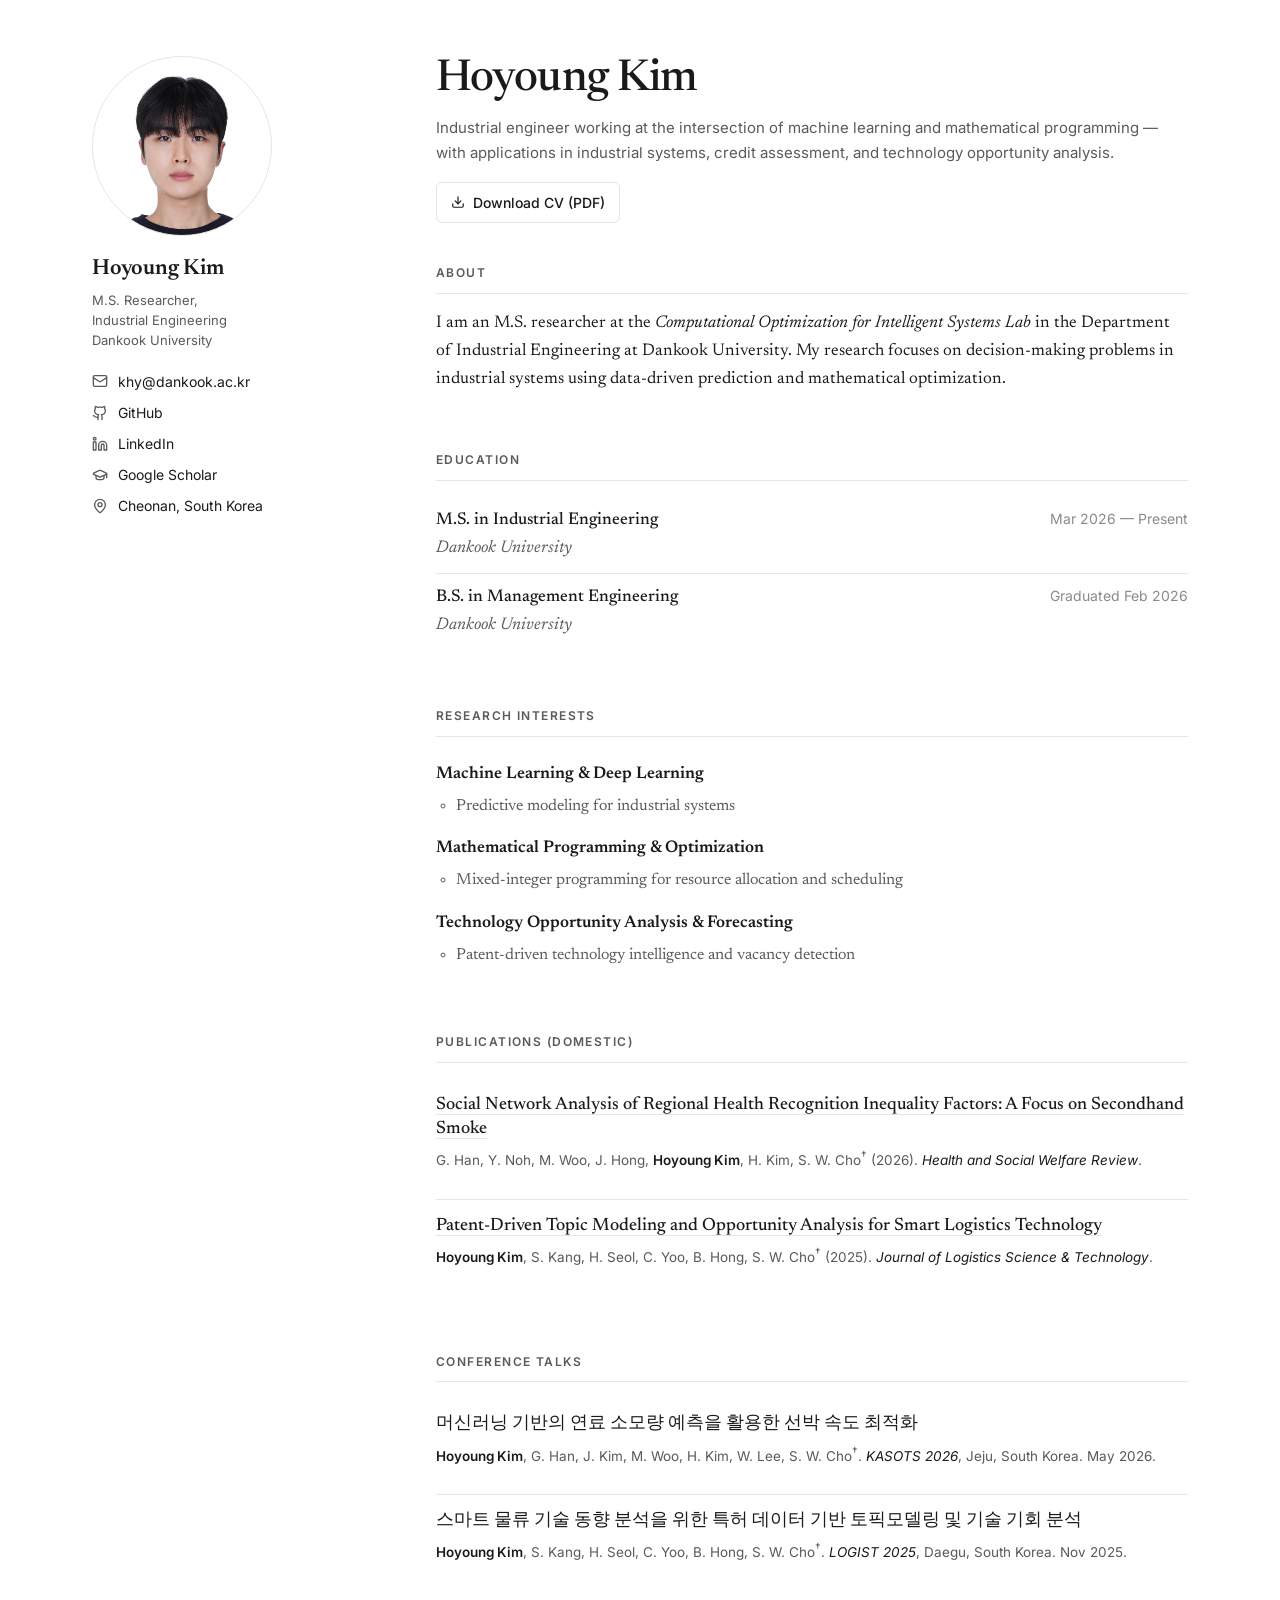
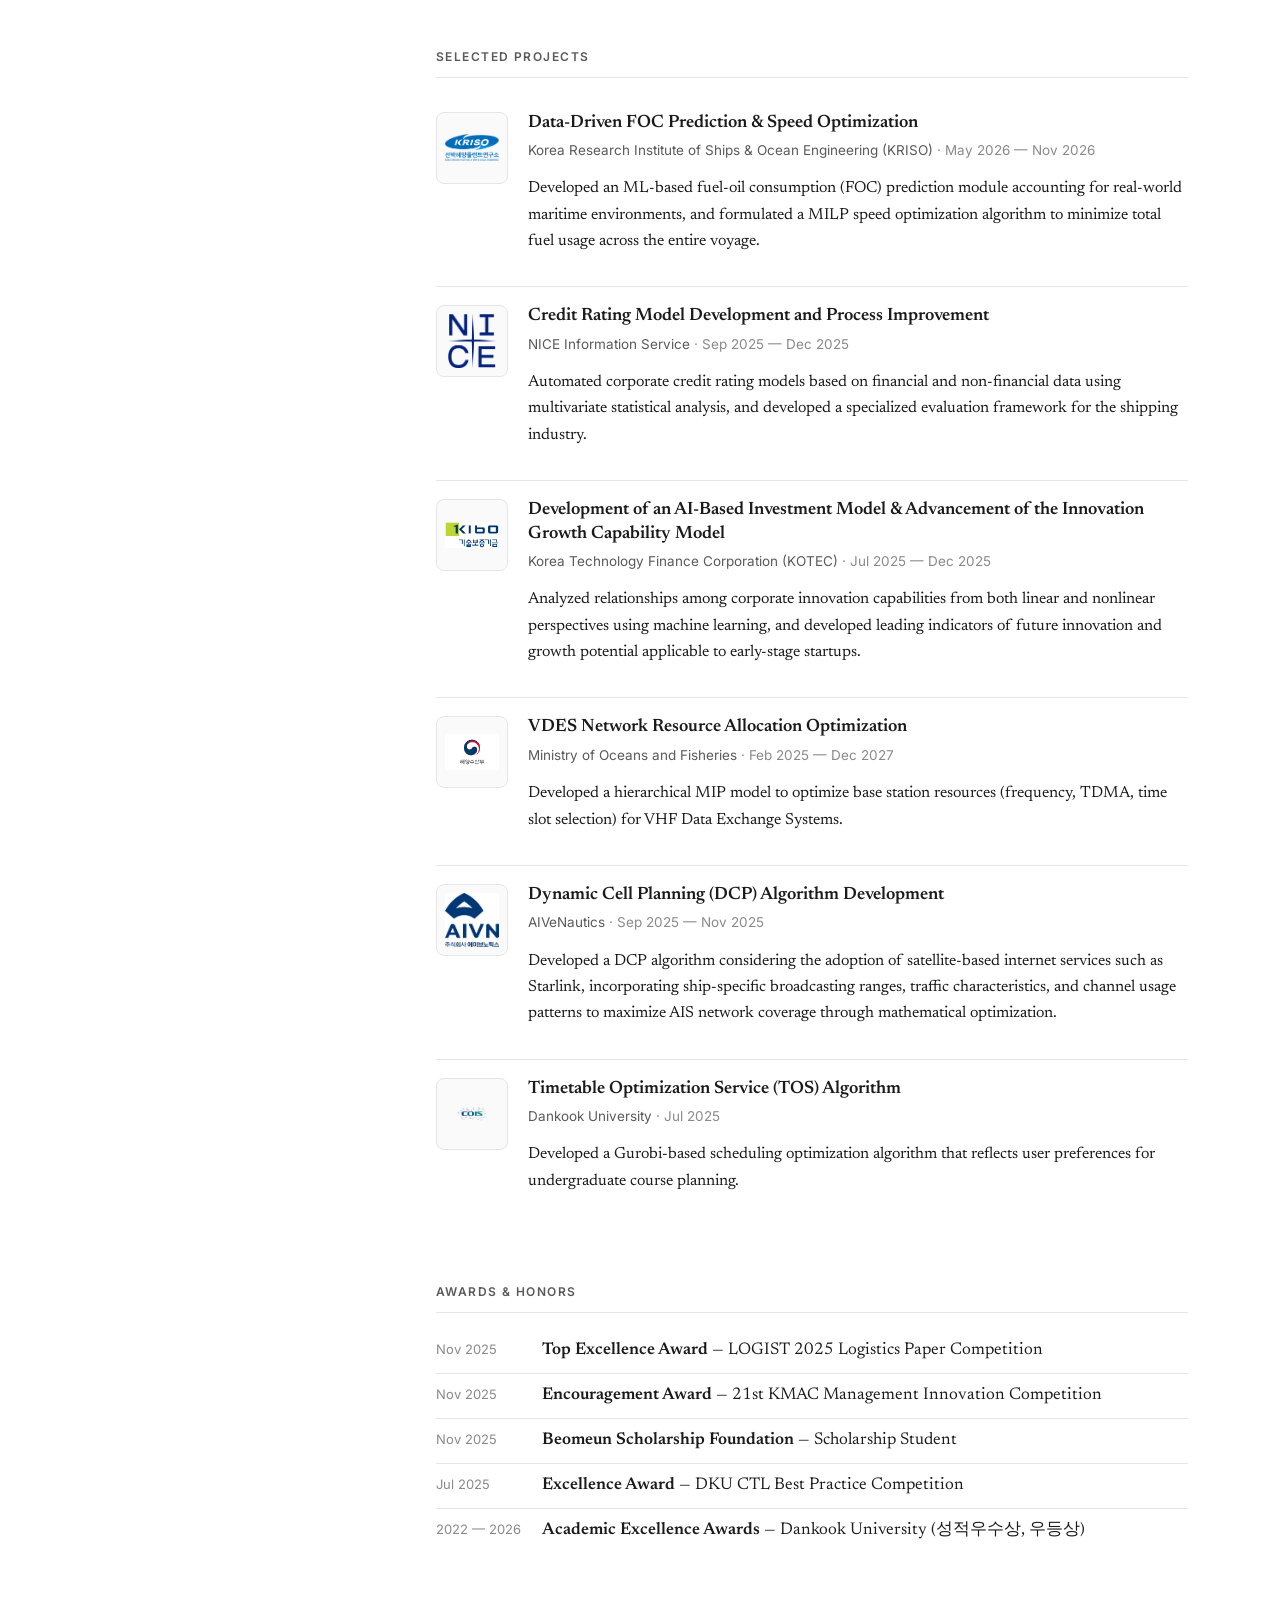
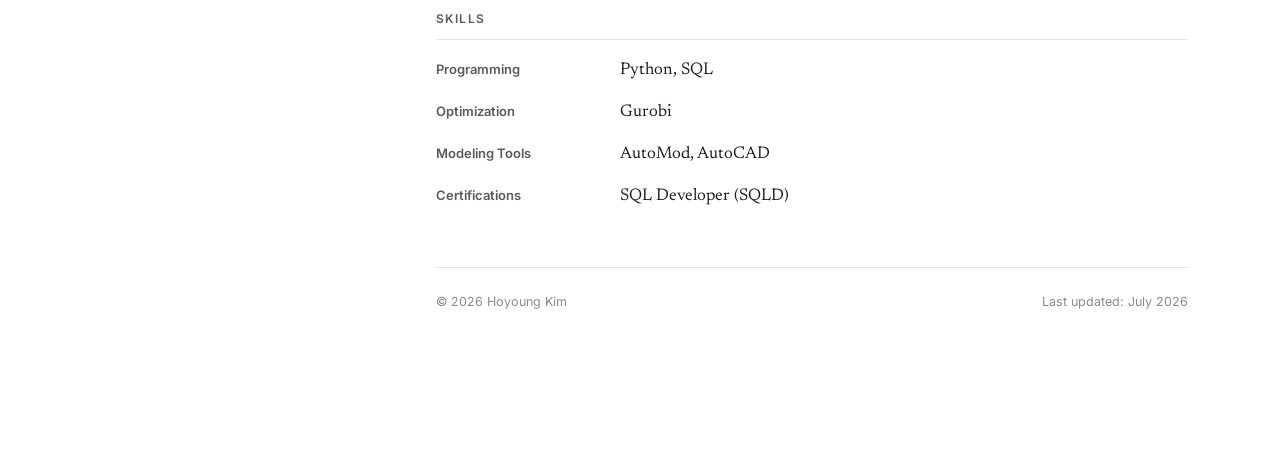
==== cv/index.html @ e44c5300 "Move CV website into cv directory" ====
<!doctype html>
<html lang="en">
  <head>
    <meta charset="UTF-8" />
    <meta name="viewport" content="width=device-width, initial-scale=1.0" />
    <title>Hoyoung Kim — Industrial Engineering, Dankook University</title>
    <meta
      name="description"
      content="Hoyoung Kim — M.S. researcher at the Computational Optimization for Intelligent Systems Lab, Dankook University. Machine learning, mathematical programming, and technology opportunity analysis."
    />

    <!-- ===========================================================
         Google Fonts
         - Newsreader: 본문 세리프 (가독성 + 학술적 뉘앙스)
         - Inter: 섹션 헤딩/메타/UI 요소용 산세리프
         레퍼런스 AcademicPages 의 차분한 느낌과 유사하게 맞춤
         =========================================================== -->
    <link rel="preconnect" href="https://fonts.googleapis.com" />
    <link rel="preconnect" href="https://fonts.gstatic.com" crossorigin />
    <link
      href="https://fonts.googleapis.com/css2?family=Inter:wght@400;500;600;700&family=Newsreader:ital,wght@0,400;0,500;0,600;1,400&display=swap"
      rel="stylesheet"
    />

    <style>
      /* ============================================================
         디자인 토큰
         - 흰 배경 + 진한 잉크 색상 본문 (순검정은 눈 피로가 커서 회피)
         - 액센트 색상 1개만 사용 (링크/하이라이트)
         ============================================================ */
      :root {
        --bg: #ffffff;
        --fg: #1a1a1a;           /* 본문 잉크 */
        --fg-muted: #5a5a5a;     /* 보조 텍스트 */
        --fg-subtle: #8a8a8a;    /* 더 연한 메타 */
        --line: #e5e5e5;         /* 구분선 */
        --accent: #0a5cff;       /* 링크 액센트 (차분한 학술 블루) */
        --accent-hover: #083fb0;
        --surface: #fafafa;      /* 연한 카드/블록 배경 */

        --font-serif: 'Newsreader', Georgia, 'Times New Roman', serif;
        --font-sans: 'Inter', -apple-system, BlinkMacSystemFont, sans-serif;

        --max-content: 1160px;
        --sidebar-width: 280px;
      }

      /* 기본 리셋 */
      *,
      *::before,
      *::after {
        box-sizing: border-box;
      }

      html {
        -webkit-text-size-adjust: 100%;
        scroll-behavior: smooth;
      }

      body {
        margin: 0;
        background: var(--bg);
        color: var(--fg);
        font-family: var(--font-serif);
        font-size: 17px;
        line-height: 1.65;
        -webkit-font-smoothing: antialiased;
        -moz-osx-font-smoothing: grayscale;
      }

      a {
        color: var(--accent);
        text-decoration: none;
        border-bottom: 1px solid transparent;
        transition: border-color 0.15s ease, color 0.15s ease;
      }
      a:hover {
        color: var(--accent-hover);
        border-bottom-color: currentColor;
      }

      /* ============================================================
         레이아웃: 좌측 고정 사이드바 + 우측 스크롤 콘텐츠
         - 데스크톱: 2컬럼
         - 모바일(≤ 900px): 세로 스택, 사이드바 상단 배치
         ============================================================ */
      .page {
        max-width: var(--max-content);
        margin: 0 auto;
        padding: 0 32px;
      }

      .layout {
        display: grid;
        grid-template-columns: var(--sidebar-width) 1fr;
        gap: 64px;
        padding-top: 56px;
        padding-bottom: 96px;
      }

      @media (max-width: 900px) {
        .page {
          padding: 0 20px;
        }
        .layout {
          grid-template-columns: 1fr;
          gap: 40px;
          padding-top: 32px;
        }
      }

      /* ============================================================
         사이드바
         - sticky 로 스크롤 시 따라오도록 고정
         - 프로필 사진 + 이름 + 소속 + 연락처 링크
         ============================================================ */
      .sidebar {
        position: sticky;
        top: 56px;
        align-self: start;
      }

      @media (max-width: 900px) {
        .sidebar {
          position: static;
        }
      }

      /* 프로필 사진 영역
         - 실제 사진을 /images/profile.jpg 경로에 넣으면 표시됨
         - 이미지가 없을 때도 영역이 유지되도록 기본 배경/이니셜 노출 */
      .profile-photo {
        width: 180px;
        height: 180px;
        border-radius: 50%;
        background: var(--surface);
        background-image: url('images/profile.jpg');
        background-size: cover;
        background-position: center;
        margin-bottom: 20px;
        border: 1px solid var(--line);
        /* 사진이 없을 때 fallback 으로 표시될 이니셜 처리 */
        display: flex;
        align-items: center;
        justify-content: center;
        color: var(--fg-subtle);
        font-family: var(--font-sans);
        font-size: 48px;
        font-weight: 500;
        letter-spacing: -0.02em;
      }

      .profile-name {
        font-family: var(--font-serif);
        font-size: 22px;
        font-weight: 600;
        line-height: 1.25;
        margin: 0 0 6px 0;
        letter-spacing: -0.01em;
      }

      .profile-affiliation {
        font-family: var(--font-sans);
        font-size: 13px;
        line-height: 1.55;
        color: var(--fg-muted);
        margin: 0 0 20px 0;
      }

      /* 사이드바 연락처 링크 리스트 */
      .contact-list {
        list-style: none;
        padding: 0;
        margin: 0;
        font-family: var(--font-sans);
        font-size: 14px;
      }
      .contact-list li {
        margin: 0 0 8px 0;
        display: flex;
        align-items: center;
        gap: 10px;
      }
      .contact-list .icon {
        width: 16px;
        height: 16px;
        color: var(--fg-muted);
        flex-shrink: 0;
      }
      .contact-list a {
        color: var(--fg);
        border-bottom: none;
      }
      .contact-list a:hover {
        color: var(--accent);
      }

      /* ============================================================
         메인 콘텐츠
         ============================================================ */
      .content > section {
        margin-bottom: 56px;
      }

      /* 가장 위에 있는 이름 타이틀 (대형) */
      .content-header {
        margin-bottom: 40px;
      }
      .content-header h1 {
        font-family: var(--font-serif);
        font-size: 44px;
        font-weight: 500;
        line-height: 1.1;
        letter-spacing: -0.02em;
        margin: 0 0 12px 0;
      }
      .content-header .tagline {
        font-family: var(--font-sans);
        font-size: 15px;
        color: var(--fg-muted);
        margin: 0;
      }

      /* CV 다운로드 버튼 줄 */
      .cv-download {
        margin-top: 16px;
        display: inline-flex;
        align-items: center;
        gap: 8px;
        font-family: var(--font-sans);
        font-size: 14px;
        font-weight: 500;
        padding: 8px 14px;
        border: 1px solid var(--line);
        border-radius: 6px;
        color: var(--fg);
        background: var(--bg);
        transition: border-color 0.15s ease, background 0.15s ease;
      }
      .cv-download:hover {
        border-color: var(--fg);
        background: var(--surface);
        color: var(--fg);
      }
      .cv-download .icon {
        width: 14px;
        height: 14px;
      }

      /* 섹션 헤딩 */
      .content h2 {
        font-family: var(--font-sans);
        font-size: 12px;
        font-weight: 600;
        letter-spacing: 0.12em;
        text-transform: uppercase;
        color: var(--fg-muted);
        margin: 0 0 16px 0;
        padding-bottom: 10px;
        border-bottom: 1px solid var(--line);
      }

      .content p {
        margin: 0 0 14px 0;
      }

      /* ============================================================
         Education / Research Interests — 컴팩트 리스트
         ============================================================ */
      .edu-list {
        list-style: none;
        padding: 0;
        margin: 0;
      }
      .edu-list li {
        display: flex;
        justify-content: space-between;
        align-items: baseline;
        gap: 16px;
        padding: 10px 0;
        border-bottom: 1px solid var(--line);
      }
      .edu-list li:last-child {
        border-bottom: none;
      }
      .edu-list .edu-main {
        flex: 1;
      }
      .edu-list .edu-degree {
        font-weight: 500;
      }
      .edu-list .edu-inst {
        color: var(--fg-muted);
        font-style: italic;
      }
      .edu-list .edu-year {
        font-family: var(--font-sans);
        font-size: 14px;
        color: var(--fg-subtle);
        white-space: nowrap;
      }

      .interest-list {
        list-style: none;
        padding: 0;
        margin: 0;
      }
      .interest-list > li {
        padding: 8px 0;
      }
      .interest-list > li > strong {
        font-weight: 600;
      }
      .interest-list ul {
        margin: 4px 0 0 0;
        padding-left: 20px;
        color: var(--fg-muted);
        font-size: 16px;
      }

      /* ============================================================
         Publications / Talks — 논문 스타일 블록
         ============================================================ */
      .pub-list,
      .talk-list {
        list-style: none;
        padding: 0;
        margin: 0;
      }
      .pub-item,
      .talk-item {
        padding: 14px 0;
        border-bottom: 1px solid var(--line);
      }
      .pub-item:last-child,
      .talk-item:last-child {
        border-bottom: none;
      }
      .pub-title,
      .talk-title {
        font-family: var(--font-serif);
        font-size: 18px;
        font-weight: 500;
        line-height: 1.35;
        margin: 0 0 6px 0;
      }
      .pub-title a,
      .talk-title a {
        color: var(--fg);
        border-bottom-color: var(--line);
      }
      .pub-title a:hover,
      .talk-title a:hover {
        color: var(--accent);
        border-bottom-color: var(--accent);
      }
      .pub-meta,
      .talk-meta {
        font-family: var(--font-sans);
        font-size: 13.5px;
        color: var(--fg-muted);
        line-height: 1.55;
        margin: 0;
      }
      .pub-meta .self {
        color: var(--fg);
        font-weight: 600;
      }
      .pub-meta em,
      .talk-meta em {
        font-style: italic;
        color: var(--fg);
      }
      .tag {
        display: inline-block;
        font-family: var(--font-sans);
        font-size: 11px;
        font-weight: 500;
        letter-spacing: 0.04em;
        padding: 2px 8px;
        margin-right: 6px;
        border-radius: 3px;
        background: var(--surface);
        color: var(--fg-muted);
        border: 1px solid var(--line);
        vertical-align: middle;
      }

      /* ============================================================
         Projects — 기관 로고 + 설명 블록
         - 좌측: 로고 (56x56 고정)
         - 우측: 프로젝트 이름 / 기관명 / 기간 / 한 줄 요약
         ============================================================ */
      .proj-list {
        list-style: none;
        padding: 0;
        margin: 0;
      }
      .proj-item {
        display: grid;
        grid-template-columns: 72px 1fr;
        gap: 20px;
        align-items: start;
        padding: 18px 0;
        border-bottom: 1px solid var(--line);
      }
      .proj-item:last-child {
        border-bottom: none;
      }

      /* 기관 로고 컨테이너
         - 실제 로고 이미지를 logos/ 폴더에 넣으면 <img>로 대체됨
         - 로고가 없을 때는 기관명 이니셜을 보여주는 자리표시 */
      .proj-logo {
        width: 72px;
        height: 72px;
        display: flex;
        align-items: center;
        justify-content: center;
        background: var(--surface);
        border: 1px solid var(--line);
        border-radius: 8px;
        overflow: hidden;
        flex-shrink: 0;
      }
      .proj-logo img {
        width: 100%;
        height: 100%;
        object-fit: contain;
        padding: 8px;
      }
      .proj-logo .logo-fallback {
        font-family: var(--font-sans);
        font-size: 11px;
        font-weight: 700;
        letter-spacing: 0.04em;
        color: var(--fg-muted);
        text-align: center;
        padding: 4px;
        line-height: 1.2;
      }

      .proj-body {
        min-width: 0; /* grid 아이템 텍스트 오버플로우 방지 */
      }
      .proj-title {
        font-family: var(--font-serif);
        font-size: 18px;
        font-weight: 600;
        line-height: 1.3;
        margin: 0 0 4px 0;
      }
      .proj-org {
        font-family: var(--font-sans);
        font-size: 13.5px;
        color: var(--fg-muted);
        margin: 0 0 8px 0;
      }
      .proj-org .period {
        color: var(--fg-subtle);
      }
      .proj-summary {
        font-size: 16px;
        margin: 0;
        color: var(--fg);
      }

      /* ============================================================
         Honors & Awards / Skills — 간결한 리스트
         ============================================================ */
      .award-list {
        list-style: none;
        padding: 0;
        margin: 0;
      }
      .award-list li {
        padding: 8px 0;
        border-bottom: 1px solid var(--line);
        display: flex;
        gap: 16px;
        align-items: baseline;
      }
      .award-list li:last-child {
        border-bottom: none;
      }
      .award-date {
        font-family: var(--font-sans);
        font-size: 13px;
        color: var(--fg-subtle);
        min-width: 90px;
        flex-shrink: 0;
      }
      .award-desc {
        flex: 1;
      }
      .award-desc strong {
        font-weight: 600;
      }

      .skills-grid {
        display: grid;
        grid-template-columns: 160px 1fr;
        gap: 14px 24px;
        align-items: baseline;
      }
      @media (max-width: 600px) {
        .skills-grid {
          grid-template-columns: 1fr;
          gap: 2px 0;
        }
        .skills-grid > dt {
          padding-top: 8px;
        }
      }
      .skills-grid dt {
        font-family: var(--font-sans);
        font-size: 13px;
        font-weight: 600;
        color: var(--fg-muted);
      }
      .skills-grid dd {
        margin: 0;
      }

      /* ============================================================
         Footer
         ============================================================ */
      footer {
        border-top: 1px solid var(--line);
        padding: 24px 0 48px 0;
        font-family: var(--font-sans);
        font-size: 12.5px;
        color: var(--fg-subtle);
        display: flex;
        justify-content: space-between;
        flex-wrap: wrap;
        gap: 8px;
      }

      /* 인쇄 시 사이드바 간소화 (선택적 개선) */
      @media print {
        .sidebar {
          position: static;
        }
        a {
          color: var(--fg);
          border-bottom: none;
        }
      }
    </style>
  </head>

  <body>
    <div class="page">
      <div class="layout">
        <!-- ====================================================
             SIDEBAR — 프로필 사진 + 이름 + 소속 + 연락처
             ==================================================== -->
        <aside class="sidebar">
          <!-- 프로필 사진: images/profile.jpg 파일을 넣으면 표시됩니다.
               이미지가 없으면 아래 'HK' 이니셜이 보입니다. -->
          <div class="profile-photo" role="img" aria-label="Hoyoung Kim profile photo">
            
          </div>

          <h2 class="profile-name" style="
            font-family: var(--font-serif);
            font-size: 22px;
            font-weight: 600;
            text-transform: none;
            letter-spacing: -0.01em;
            color: var(--fg);
            border: none;
            padding: 0;
            margin: 0 0 6px 0;
          ">
            Hoyoung Kim
          </h2>
          <p class="profile-affiliation">
            M.S. Researcher,<br />
            Industrial Engineering<br />
            Dankook University
          </p>

          <!-- 연락처 / 소셜 링크 -->
          <ul class="contact-list">
            <li>
              <!-- Email icon (lucide) -->
              <svg class="icon" viewBox="0 0 24 24" fill="none" stroke="currentColor" stroke-width="2" stroke-linecap="round" stroke-linejoin="round">
                <rect x="2" y="4" width="20" height="16" rx="2"/>
                <path d="m22 7-8.97 5.7a1.94 1.94 0 0 1-2.06 0L2 7"/>
              </svg>
              <a href="mailto:khy@dankook.ac.kr">khy@dankook.ac.kr</a>
            </li>
            <li>
              <!-- GitHub icon -->
              <svg class="icon" viewBox="0 0 24 24" fill="none" stroke="currentColor" stroke-width="2" stroke-linecap="round" stroke-linejoin="round">
                <path d="M15 22v-4a4.8 4.8 0 0 0-1-3.5c3 0 6-2 6-5.5.08-1.25-.27-2.48-1-3.5.28-1.15.28-2.35 0-3.5 0 0-1 0-3 1.5-2.64-.5-5.36-.5-8 0C6 2 5 2 5 2c-.3 1.15-.3 2.35 0 3.5A5.403 5.403 0 0 0 4 9c0 3.5 3 5.5 6 5.5-.39.49-.68 1.05-.85 1.65-.17.6-.22 1.23-.15 1.85v4"/>
                <path d="M9 18c-4.51 2-5-2-7-2"/>
              </svg>
              <a href="https://github.com/khycom" target="_blank" rel="noopener">GitHub</a>
            </li>
            <li>
              <!-- LinkedIn icon -->
              <svg class="icon" viewBox="0 0 24 24" fill="none" stroke="currentColor" stroke-width="2" stroke-linecap="round" stroke-linejoin="round">
                <path d="M16 8a6 6 0 0 1 6 6v7h-4v-7a2 2 0 0 0-2-2 2 2 0 0 0-2 2v7h-4v-7a6 6 0 0 1 6-6z"/>
                <rect x="2" y="9" width="4" height="12"/>
                <circle cx="4" cy="4" r="2"/>
              </svg>
              <a href="https://www.linkedin.com/in/hoyoung-kim-9925a537b/" target="_blank" rel="noopener">LinkedIn</a>
            </li>
            <li>
              <!-- Google Scholar icon (graduation cap) -->
              <svg class="icon" viewBox="0 0 24 24" fill="none" stroke="currentColor" stroke-width="2" stroke-linecap="round" stroke-linejoin="round">
                <path d="M21.42 10.922a1 1 0 0 0-.019-1.838L12.83 5.18a2 2 0 0 0-1.66 0L2.6 9.08a1 1 0 0 0 0 1.832l8.57 3.908a2 2 0 0 0 1.66 0z"/>
                <path d="M22 10v6"/>
                <path d="M6 12.5V16a6 3 0 0 0 12 0v-3.5"/>
              </svg>
              <a href="https://scholar.google.com/" target="_blank" rel="noopener">Google Scholar</a>
            </li>
            <li>
              <!-- Location icon -->
              <svg class="icon" viewBox="0 0 24 24" fill="none" stroke="currentColor" stroke-width="2" stroke-linecap="round" stroke-linejoin="round">
                <path d="M20 10c0 4.993-5.539 10.193-7.399 11.799a1 1 0 0 1-1.202 0C9.539 20.193 4 14.993 4 10a8 8 0 0 1 16 0"/>
                <circle cx="12" cy="10" r="3"/>
              </svg>
              <span style="color: var(--fg);">Cheonan, South Korea</span>
            </li>
          </ul>
        </aside>

        <!-- ====================================================
             MAIN CONTENT
             ==================================================== -->
        <main class="content">
          <!-- Header: 이름 타이틀 + 한 줄 포지셔닝 + CV 다운로드 -->
          <header class="content-header">
            <h1>Hoyoung Kim</h1>
            <p class="tagline">
              Industrial engineer working at the intersection of machine learning and
              mathematical programming — with applications in industrial systems,
              credit assessment, and technology opportunity analysis.
            </p>
            <!-- 실제 CV PDF 를 files/cv-hoyoungkim.pdf 로 넣어주세요 -->
            <a class="cv-download" href="files/CV_Hoyoung_Kim.pdf" download>
              <svg class="icon" viewBox="0 0 24 24" fill="none" stroke="currentColor" stroke-width="2" stroke-linecap="round" stroke-linejoin="round">
                <path d="M21 15v4a2 2 0 0 1-2 2H5a2 2 0 0 1-2-2v-4"/>
                <polyline points="7 10 12 15 17 10"/>
                <line x1="12" y1="15" x2="12" y2="3"/>
              </svg>
              Download CV (PDF)
            </a>
          </header>

          <!-- About -->
          <section id="about">
            <h2>About</h2>
            <p>
              I am an M.S. researcher at the
              <em>Computational Optimization for Intelligent Systems Lab</em>
              in the Department of Industrial Engineering at Dankook University.
              My research focuses on decision-making problems in industrial systems 
              using data-driven prediction and mathematical optimization.
            </p>
          </section>

          <!-- Education -->
          <section id="education">
            <h2>Education</h2>
            <ul class="edu-list">
              <li>
                <div class="edu-main">
                  <div class="edu-degree">M.S. in Industrial Engineering</div>
                  <div class="edu-inst">Dankook University</div>
                </div>
                <div class="edu-year">Mar 2026 — Present</div>
              </li>
              <li>
                <div class="edu-main">
                  <div class="edu-degree">B.S. in Management Engineering</div>
                  <div class="edu-inst">Dankook University</div>
                </div>
                <div class="edu-year">Graduated Feb 2026</div>
              </li>
            </ul>
          </section>

          <!-- Research Interests -->
          <section id="interests">
            <h2>Research Interests</h2>
            <ul class="interest-list">
              <li>
                <strong>Machine Learning &amp; Deep Learning</strong>
                <ul>
                  <li>Predictive modeling for industrial systems</li>
                </ul>
              </li>
              <li>
                <strong>Mathematical Programming &amp; Optimization</strong>
                <ul>
                  <li>Mixed-integer programming for resource allocation and scheduling</li>
                </ul>
              </li>
              <li>
                <strong>Technology Opportunity Analysis &amp; Forecasting</strong>
                <ul>
                  <li>Patent-driven technology intelligence and vacancy detection</li>
                </ul>
              </li>
            </ul>
          </section>

          <!-- Publications (Domestic) -->
          <section id="publications (Domestic)">
            <h2>Publications (Domestic)</h2>
            <ul class="pub-list">
              <li class="pub-item">
                <h3 class="pub-title">
                  <a href="https://www.kci.go.kr/kciportal/ci/sereArticleSearch/ciSereArtiView.kci?sereArticleSearchBean.artiId=ART003355366" target="_blank" rel="noopener">
                    Social Network Analysis of Regional Health Recognition Inequality Factors: A Focus on Secondhand Smoke
                  </a>
                </h3>
                <p class="pub-meta">
                  G. Han, Y. Noh, M. Woo, J. Hong, <span class="self">Hoyoung Kim</span>, H. Kim, S. W. Cho<sup>&dagger;</sup> (2026).
                  <em>Health and Social Welfare Review</em>.
                </p>
              </li>
              <li class="pub-item">
                <h3 class="pub-title">
                  <a href="https://www.kci.go.kr/kciportal/ci/sereArticleSearch/ciSereArtiView.kci?sereArticleSearchBean.artiId=ART003294484" target="_blank" rel="noopener">
                    Patent-Driven Topic Modeling and Opportunity Analysis for Smart Logistics Technology
                  </a>
                </h3>
                <p class="pub-meta">
                  <span class="self">Hoyoung Kim</span>, S. Kang, H. Seol, C. Yoo, B. Hong, S. W. Cho<sup>&dagger;</sup> (2025).
                  <em>Journal of Logistics Science &amp; Technology</em>.
                </p>
              </li>
            </ul>
          </section>

          <!-- Talks -->
          <section id="talks">
            <h2>Conference Talks</h2>
            <ul class="talk-list">
              <li class="talk-item">
                <h3 class="talk-title">
                  머신러닝 기반의 연료 소모량 예측을 활용한 선박 속도 최적화
                </h3>
                <p class="talk-meta">
                  <span class="self" style="color: var(--fg); font-weight: 600;">Hoyoung Kim</span>,
                  G. Han, J. Kim, M. Woo, H. Kim, W. Lee, S. W. Cho<sup>&dagger;</sup>.
                  <em>KASOTS 2026</em>, Jeju, South Korea. May 2026.
                </p>
              </li>
              <li class="talk-item">
                <h3 class="talk-title">
                  스마트 물류 기술 동향 분석을 위한 특허 데이터 기반 토픽모델링 및 기술 기회 분석
                </h3>
                <p class="talk-meta">
                  <span class="self" style="color: var(--fg); font-weight: 600;">Hoyoung Kim</span>,
                  S. Kang, H. Seol, C. Yoo, B. Hong, S. W. Cho<sup>&dagger;</sup>.
                  <em>LOGIST 2025</em>, Daegu, South Korea. Nov 2025.
                </p>
              </li>
            </ul>
          </section>

          <!-- Selected Projects -->
          <section id="projects">
            <h2>Selected Projects</h2>
            <ul class="proj-list">
              <!-- Project 1: KRISO -->
              <li class="proj-item">
                <div class="proj-logo">
                  <!-- logos/kriso.png 파일을 넣어주세요. 없으면 자리표시자 텍스트가 보입니다. -->
                  <img
                    src="logos/kriso.png"
                    alt="KRISO logo"
                    onerror="this.style.display='none'; this.nextElementSibling.style.display='flex';"
                  />
                  <div class="logo-fallback" style="display:none;">KRISO</div>
                </div>
                <div class="proj-body">
                  <h3 class="proj-title">Data-Driven FOC Prediction &amp; Speed Optimization</h3>
                  <p class="proj-org">
                    Korea Research Institute of Ships &amp; Ocean Engineering (KRISO)
                    <span class="period">· May 2026 — Nov 2026</span>
                  </p>
                  <p class="proj-summary">
                    Developed an ML-based fuel-oil consumption (FOC) prediction module accounting
                    for real-world maritime environments, and formulated a MILP speed optimization
                    algorithm to minimize total fuel usage across the entire voyage.
                  </p>
                </div>
              </li>

              <!-- Project 2: NICE Information Service -->
              <li class="proj-item">
                <div class="proj-logo">
                  <img
                    src="logos/nice.png"
                    alt="NICE Information Service logo"
                    onerror="this.style.display='none'; this.nextElementSibling.style.display='flex';"
                  />
                  <div class="logo-fallback" style="display:none;">NICE</div>
                </div>
                <div class="proj-body">
                  <h3 class="proj-title">Credit Rating Model Development and Process Improvement</h3>
                  <p class="proj-org">
                    NICE Information Service
                    <span class="period">· Sep 2025 — Dec 2025</span>
                  </p>
                  <p class="proj-summary">
                    Automated corporate credit rating models based on financial and non-financial data
                    using multivariate statistical analysis, and developed a specialized evaluation
                    framework for the shipping industry.
                  </p>
                </div>
              </li>

              <!-- Project 3: KIBO -->
              <li class="proj-item">
                <div class="proj-logo">
                  <img
                    src="logos/kibo.png"
                    alt="KIBO logo"
                    onerror="this.style.display='none'; this.nextElementSibling.style.display='flex';"
                  />
                  <div class="logo-fallback" style="display:none;">KIBO</div>
                </div>
                <div class="proj-body">
                  <h3 class="proj-title">Development of an AI-Based Investment Model &amp; Advancement of the Innovation Growth Capability Model</h3>
                  <p class="proj-org">
                    Korea Technology Finance Corporation (KOTEC)
                    <span class="period">· Jul 2025 — Dec 2025</span>
                  </p>
                  <p class="proj-summary">
                    Analyzed relationships among corporate innovation capabilities from both linear
                    and nonlinear perspectives using machine learning, and developed leading indicators
                    of future innovation and growth potential applicable to early-stage startups.
                  </p>
                </div>
              </li>

              <!-- Project 4: Ministry of Oceans and Fisheries -->
              <li class="proj-item">
                <div class="proj-logo">
                  <img
                    src="logos/mof.png"
                    alt="Ministry of Oceans and Fisheries logo"
                    onerror="this.style.display='none'; this.nextElementSibling.style.display='flex';"
                  />
                  <div class="logo-fallback" style="display:none;">MOF</div>
                </div>
                <div class="proj-body">
                  <h3 class="proj-title">VDES Network Resource Allocation Optimization</h3>
                  <p class="proj-org">
                    Ministry of Oceans and Fisheries
                    <span class="period">· Feb 2025 — Dec 2027</span>
                  </p>
                  <p class="proj-summary">
                    Developed a hierarchical MIP model to optimize base station resources
                    (frequency, TDMA, time slot selection) for VHF Data Exchange Systems.
                  </p>
                </div>
              </li>

              <!-- Project 5: AIVeNautics -->
              <li class="proj-item">
                <div class="proj-logo">
                  <img
                    src="logos/AIVeNautics.png"
                    alt="AIVeNautics logo"
                    onerror="this.style.display='none'; this.nextElementSibling.style.display='flex';"
                  />
                  <div class="logo-fallback" style="display:none;">AIVeNautics</div>
                </div>
                <div class="proj-body">
                  <h3 class="proj-title">Dynamic Cell Planning (DCP) Algorithm Development</h3>
                  <p class="proj-org">
                    AIVeNautics
                    <span class="period">· Sep 2025 — Nov 2025</span>
                  </p>
                  <p class="proj-summary">
                    Developed a DCP algorithm considering the adoption of satellite-based
                    internet services such as Starlink, incorporating ship-specific broadcasting ranges,
                    traffic characteristics, and channel usage patterns to maximize AIS network coverage
                    through mathematical optimization.
                  </p>
                </div>
              </li>

              <!-- Project 6: Dankook University / COIS Lab -->
              <li class="proj-item">
                <div class="proj-logo">
                  <img
                    src="logos/cois-lab.png"
                    alt="COIS Lab / Dankook University logo"
                    onerror="this.style.display='none'; this.nextElementSibling.style.display='flex';"
                  />
                  <div class="logo-fallback" style="display:none;">COIS&nbsp;LAB</div>
                </div>
                <div class="proj-body">
                  <h3 class="proj-title">Timetable Optimization Service (TOS) Algorithm</h3>
                  <p class="proj-org">
                    Dankook University
                    <span class="period">· Jul 2025</span>
                  </p>
                  <p class="proj-summary">
                    Developed a Gurobi-based scheduling optimization algorithm that
                    reflects user preferences for undergraduate course planning.
                  </p>
                </div>
              </li>
            </ul>
          </section>

          <!-- Honors & Awards -->
          <section id="awards">
            <h2>Awards &amp; Honors</h2>
            <ul class="award-list">
              <li>
                <div class="award-date">Nov 2025</div>
                <div class="award-desc">
                  <strong>Top Excellence Award</strong> — LOGIST 2025 Logistics Paper Competition
                </div>
              </li>
              <li>
                <div class="award-date">Nov 2025</div>
                <div class="award-desc">
                  <strong>Encouragement Award</strong> — 21st KMAC Management Innovation Competition
                </div>
              </li>
              <li>
                <div class="award-date">Nov 2025</div>
                <div class="award-desc">
                  <strong>Beomeun Scholarship Foundation</strong> — Scholarship Student
                </div>
              </li>
              <li>
                <div class="award-date">Jul 2025</div>
                <div class="award-desc">
                  <strong>Excellence Award</strong> — DKU CTL Best Practice Competition
                </div>
              </li>
              <li>
                <div class="award-date">2022 — 2026</div>
                <div class="award-desc">
                  <strong>Academic Excellence Awards</strong> — Dankook University (성적우수상, 우등상)
                </div>
              </li>
            </ul>
          </section>

          <!-- Skills -->
          <section id="skills">
            <h2>Skills</h2>
            <dl class="skills-grid">
              <dt>Programming</dt>
              <dd>Python, SQL</dd>

              <dt>Optimization</dt>
              <dd>Gurobi</dd>

              <dt>Modeling Tools</dt>
              <dd>AutoMod, AutoCAD</dd>

              <dt>Certifications</dt>
              <dd>SQL Developer (SQLD)</dd>
            </dl>
          </section>

          <footer>
            <span>© 2026 Hoyoung Kim</span>
            <span>Last updated: July 2026</span>
          </footer>
        </main>
      </div>
    </div>
  </body>
</html>
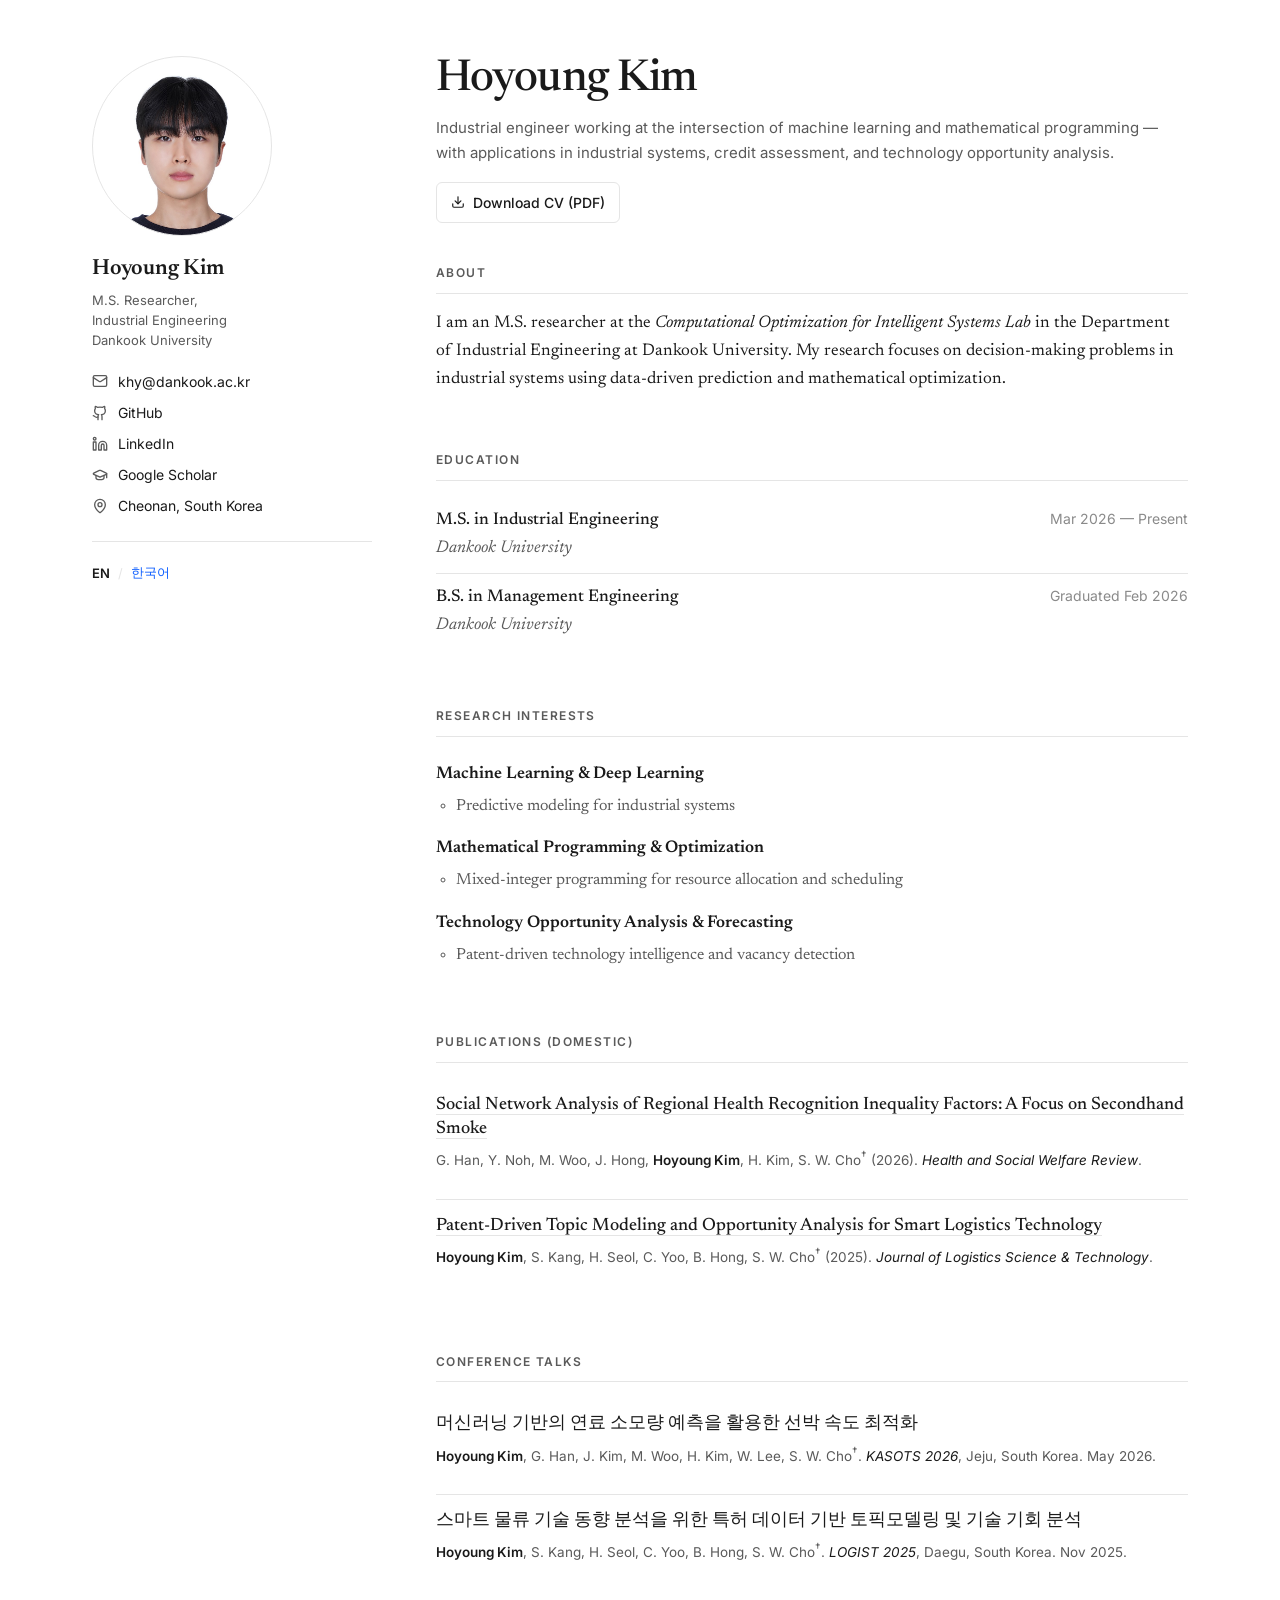
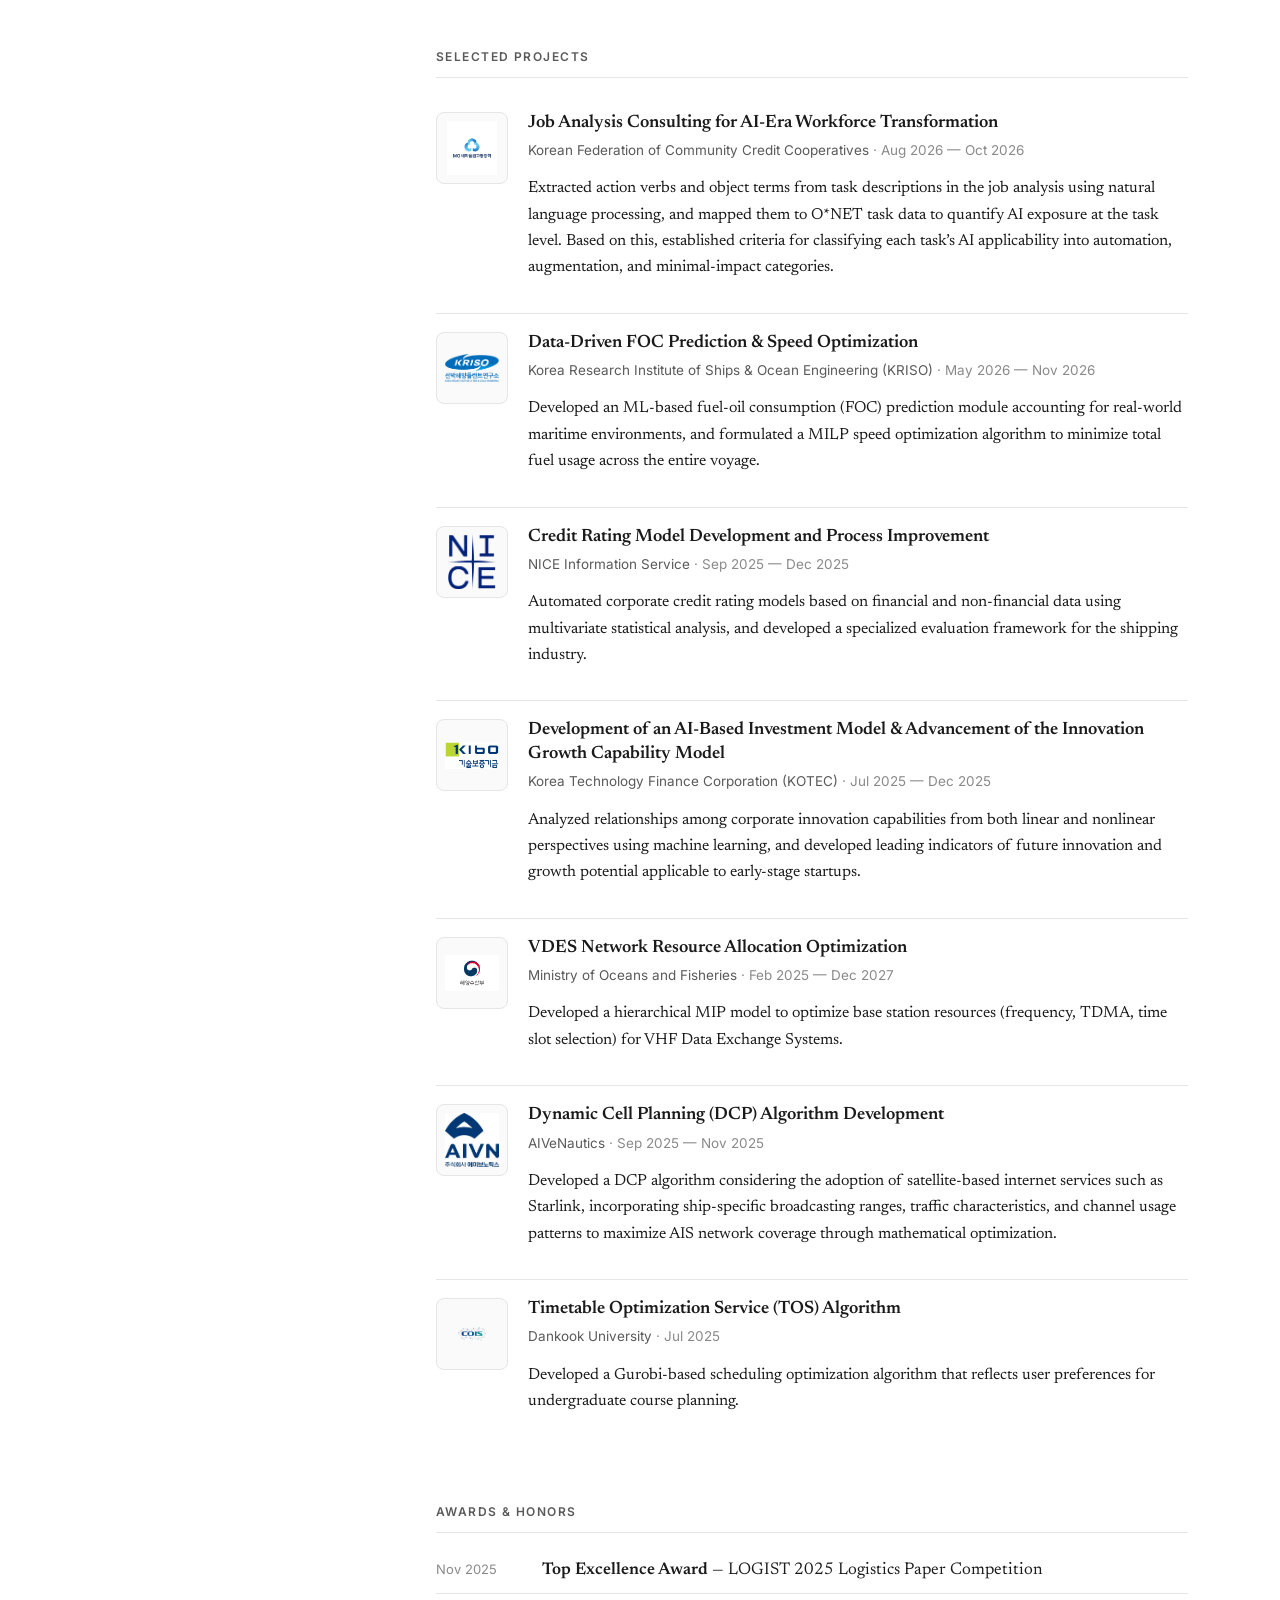
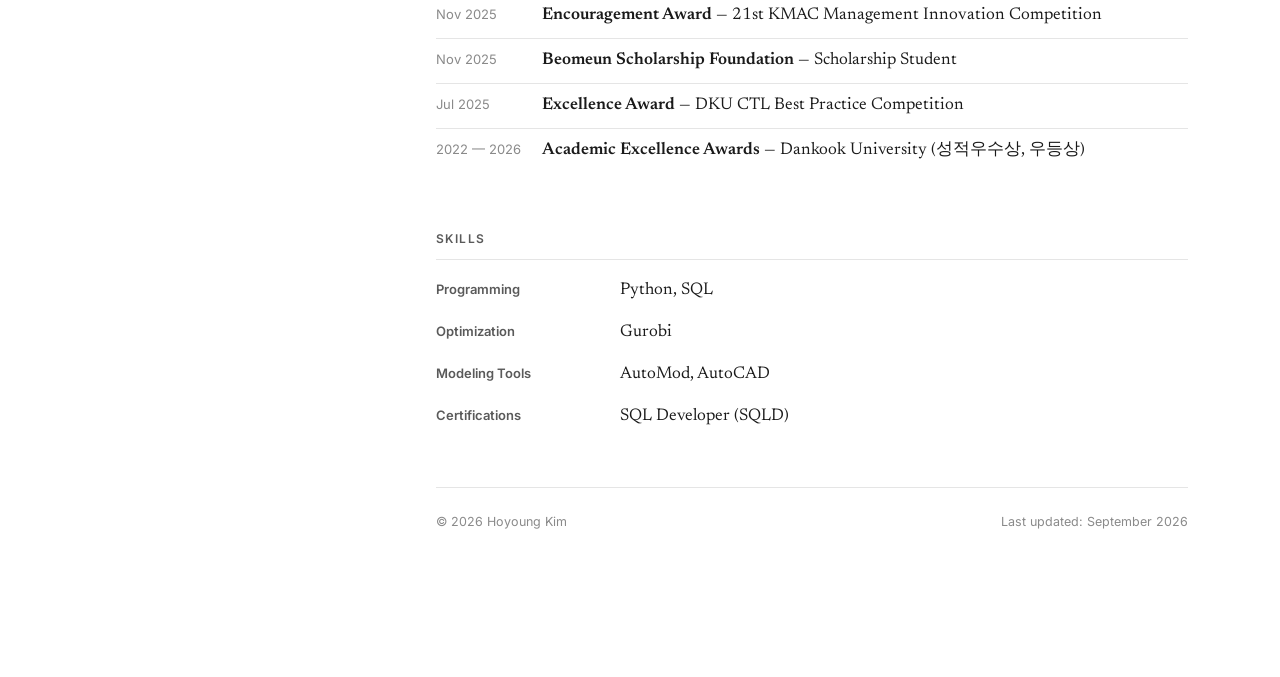
==== commit 537f9e5c: "Add bilingual CV pages and KFCC job analysis project Serve the CV in English and Korean side by side" ====
--- a/cv/index.html
+++ b/cv/index.html
@@ -11,9 +11,8 @@
 
     <!-- ===========================================================
          Google Fonts
-         - Newsreader: 본문 세리프 (가독성 + 학술적 뉘앙스)
+         - Newsreader: 본문 세리프
          - Inter: 섹션 헤딩/메타/UI 요소용 산세리프
-         레퍼런스 AcademicPages 의 차분한 느낌과 유사하게 맞춤
          =========================================================== -->
     <link rel="preconnect" href="https://fonts.googleapis.com" />
     <link rel="preconnect" href="https://fonts.gstatic.com" crossorigin />
@@ -22,532 +21,9 @@
       rel="stylesheet"
     />
 
-    <style>
-      /* ============================================================
-         디자인 토큰
-         - 흰 배경 + 진한 잉크 색상 본문 (순검정은 눈 피로가 커서 회피)
-         - 액센트 색상 1개만 사용 (링크/하이라이트)
-         ============================================================ */
-      :root {
-        --bg: #ffffff;
-        --fg: #1a1a1a;           /* 본문 잉크 */
-        --fg-muted: #5a5a5a;     /* 보조 텍스트 */
-        --fg-subtle: #8a8a8a;    /* 더 연한 메타 */
-        --line: #e5e5e5;         /* 구분선 */
-        --accent: #0a5cff;       /* 링크 액센트 (차분한 학술 블루) */
-        --accent-hover: #083fb0;
-        --surface: #fafafa;      /* 연한 카드/블록 배경 */
-
-        --font-serif: 'Newsreader', Georgia, 'Times New Roman', serif;
-        --font-sans: 'Inter', -apple-system, BlinkMacSystemFont, sans-serif;
-
-        --max-content: 1160px;
-        --sidebar-width: 280px;
-      }
-
-      /* 기본 리셋 */
-      *,
-      *::before,
-      *::after {
-        box-sizing: border-box;
-      }
-
-      html {
-        -webkit-text-size-adjust: 100%;
-        scroll-behavior: smooth;
-      }
-
-      body {
-        margin: 0;
-        background: var(--bg);
-        color: var(--fg);
-        font-family: var(--font-serif);
-        font-size: 17px;
-        line-height: 1.65;
-        -webkit-font-smoothing: antialiased;
-        -moz-osx-font-smoothing: grayscale;
-      }
-
-      a {
-        color: var(--accent);
-        text-decoration: none;
-        border-bottom: 1px solid transparent;
-        transition: border-color 0.15s ease, color 0.15s ease;
-      }
-      a:hover {
-        color: var(--accent-hover);
-        border-bottom-color: currentColor;
-      }
-
-      /* ============================================================
-         레이아웃: 좌측 고정 사이드바 + 우측 스크롤 콘텐츠
-         - 데스크톱: 2컬럼
-         - 모바일(≤ 900px): 세로 스택, 사이드바 상단 배치
-         ============================================================ */
-      .page {
-        max-width: var(--max-content);
-        margin: 0 auto;
-        padding: 0 32px;
-      }
-
-      .layout {
-        display: grid;
-        grid-template-columns: var(--sidebar-width) 1fr;
-        gap: 64px;
-        padding-top: 56px;
-        padding-bottom: 96px;
-      }
-
-      @media (max-width: 900px) {
-        .page {
-          padding: 0 20px;
-        }
-        .layout {
-          grid-template-columns: 1fr;
-          gap: 40px;
-          padding-top: 32px;
-        }
-      }
-
-      /* ============================================================
-         사이드바
-         - sticky 로 스크롤 시 따라오도록 고정
-         - 프로필 사진 + 이름 + 소속 + 연락처 링크
-         ============================================================ */
-      .sidebar {
-        position: sticky;
-        top: 56px;
-        align-self: start;
-      }
-
-      @media (max-width: 900px) {
-        .sidebar {
-          position: static;
-        }
-      }
-
-      /* 프로필 사진 영역
-         - 실제 사진을 /images/profile.jpg 경로에 넣으면 표시됨
-         - 이미지가 없을 때도 영역이 유지되도록 기본 배경/이니셜 노출 */
-      .profile-photo {
-        width: 180px;
-        height: 180px;
-        border-radius: 50%;
-        background: var(--surface);
-        background-image: url('images/profile.jpg');
-        background-size: cover;
-        background-position: center;
-        margin-bottom: 20px;
-        border: 1px solid var(--line);
-        /* 사진이 없을 때 fallback 으로 표시될 이니셜 처리 */
-        display: flex;
-        align-items: center;
-        justify-content: center;
-        color: var(--fg-subtle);
-        font-family: var(--font-sans);
-        font-size: 48px;
-        font-weight: 500;
-        letter-spacing: -0.02em;
-      }
-
-      .profile-name {
-        font-family: var(--font-serif);
-        font-size: 22px;
-        font-weight: 600;
-        line-height: 1.25;
-        margin: 0 0 6px 0;
-        letter-spacing: -0.01em;
-      }
-
-      .profile-affiliation {
-        font-family: var(--font-sans);
-        font-size: 13px;
-        line-height: 1.55;
-        color: var(--fg-muted);
-        margin: 0 0 20px 0;
-      }
-
-      /* 사이드바 연락처 링크 리스트 */
-      .contact-list {
-        list-style: none;
-        padding: 0;
-        margin: 0;
-        font-family: var(--font-sans);
-        font-size: 14px;
-      }
-      .contact-list li {
-        margin: 0 0 8px 0;
-        display: flex;
-        align-items: center;
-        gap: 10px;
-      }
-      .contact-list .icon {
-        width: 16px;
-        height: 16px;
-        color: var(--fg-muted);
-        flex-shrink: 0;
-      }
-      .contact-list a {
-        color: var(--fg);
-        border-bottom: none;
-      }
-      .contact-list a:hover {
-        color: var(--accent);
-      }
-
-      /* ============================================================
-         메인 콘텐츠
-         ============================================================ */
-      .content > section {
-        margin-bottom: 56px;
-      }
-
-      /* 가장 위에 있는 이름 타이틀 (대형) */
-      .content-header {
-        margin-bottom: 40px;
-      }
-      .content-header h1 {
-        font-family: var(--font-serif);
-        font-size: 44px;
-        font-weight: 500;
-        line-height: 1.1;
-        letter-spacing: -0.02em;
-        margin: 0 0 12px 0;
-      }
-      .content-header .tagline {
-        font-family: var(--font-sans);
-        font-size: 15px;
-        color: var(--fg-muted);
-        margin: 0;
-      }
-
-      /* CV 다운로드 버튼 줄 */
-      .cv-download {
-        margin-top: 16px;
-        display: inline-flex;
-        align-items: center;
-        gap: 8px;
-        font-family: var(--font-sans);
-        font-size: 14px;
-        font-weight: 500;
-        padding: 8px 14px;
-        border: 1px solid var(--line);
-        border-radius: 6px;
-        color: var(--fg);
-        background: var(--bg);
-        transition: border-color 0.15s ease, background 0.15s ease;
-      }
-      .cv-download:hover {
-        border-color: var(--fg);
-        background: var(--surface);
-        color: var(--fg);
-      }
-      .cv-download .icon {
-        width: 14px;
-        height: 14px;
-      }
-
-      /* 섹션 헤딩 */
-      .content h2 {
-        font-family: var(--font-sans);
-        font-size: 12px;
-        font-weight: 600;
-        letter-spacing: 0.12em;
-        text-transform: uppercase;
-        color: var(--fg-muted);
-        margin: 0 0 16px 0;
-        padding-bottom: 10px;
-        border-bottom: 1px solid var(--line);
-      }
-
-      .content p {
-        margin: 0 0 14px 0;
-      }
-
-      /* ============================================================
-         Education / Research Interests — 컴팩트 리스트
-         ============================================================ */
-      .edu-list {
-        list-style: none;
-        padding: 0;
-        margin: 0;
-      }
-      .edu-list li {
-        display: flex;
-        justify-content: space-between;
-        align-items: baseline;
-        gap: 16px;
-        padding: 10px 0;
-        border-bottom: 1px solid var(--line);
-      }
-      .edu-list li:last-child {
-        border-bottom: none;
-      }
-      .edu-list .edu-main {
-        flex: 1;
-      }
-      .edu-list .edu-degree {
-        font-weight: 500;
-      }
-      .edu-list .edu-inst {
-        color: var(--fg-muted);
-        font-style: italic;
-      }
-      .edu-list .edu-year {
-        font-family: var(--font-sans);
-        font-size: 14px;
-        color: var(--fg-subtle);
-        white-space: nowrap;
-      }
-
-      .interest-list {
-        list-style: none;
-        padding: 0;
-        margin: 0;
-      }
-      .interest-list > li {
-        padding: 8px 0;
-      }
-      .interest-list > li > strong {
-        font-weight: 600;
-      }
-      .interest-list ul {
-        margin: 4px 0 0 0;
-        padding-left: 20px;
-        color: var(--fg-muted);
-        font-size: 16px;
-      }
-
-      /* ============================================================
-         Publications / Talks — 논문 스타일 블록
-         ============================================================ */
-      .pub-list,
-      .talk-list {
-        list-style: none;
-        padding: 0;
-        margin: 0;
-      }
-      .pub-item,
-      .talk-item {
-        padding: 14px 0;
-        border-bottom: 1px solid var(--line);
-      }
-      .pub-item:last-child,
-      .talk-item:last-child {
-        border-bottom: none;
-      }
-      .pub-title,
-      .talk-title {
-        font-family: var(--font-serif);
-        font-size: 18px;
-        font-weight: 500;
-        line-height: 1.35;
-        margin: 0 0 6px 0;
-      }
-      .pub-title a,
-      .talk-title a {
-        color: var(--fg);
-        border-bottom-color: var(--line);
-      }
-      .pub-title a:hover,
-      .talk-title a:hover {
-        color: var(--accent);
-        border-bottom-color: var(--accent);
-      }
-      .pub-meta,
-      .talk-meta {
-        font-family: var(--font-sans);
-        font-size: 13.5px;
-        color: var(--fg-muted);
-        line-height: 1.55;
-        margin: 0;
-      }
-      .pub-meta .self {
-        color: var(--fg);
-        font-weight: 600;
-      }
-      .pub-meta em,
-      .talk-meta em {
-        font-style: italic;
-        color: var(--fg);
-      }
-      .tag {
-        display: inline-block;
-        font-family: var(--font-sans);
-        font-size: 11px;
-        font-weight: 500;
-        letter-spacing: 0.04em;
-        padding: 2px 8px;
-        margin-right: 6px;
-        border-radius: 3px;
-        background: var(--surface);
-        color: var(--fg-muted);
-        border: 1px solid var(--line);
-        vertical-align: middle;
-      }
-
-      /* ============================================================
-         Projects — 기관 로고 + 설명 블록
-         - 좌측: 로고 (56x56 고정)
-         - 우측: 프로젝트 이름 / 기관명 / 기간 / 한 줄 요약
-         ============================================================ */
-      .proj-list {
-        list-style: none;
-        padding: 0;
-        margin: 0;
-      }
-      .proj-item {
-        display: grid;
-        grid-template-columns: 72px 1fr;
-        gap: 20px;
-        align-items: start;
-        padding: 18px 0;
-        border-bottom: 1px solid var(--line);
-      }
-      .proj-item:last-child {
-        border-bottom: none;
-      }
-
-      /* 기관 로고 컨테이너
-         - 실제 로고 이미지를 logos/ 폴더에 넣으면 <img>로 대체됨
-         - 로고가 없을 때는 기관명 이니셜을 보여주는 자리표시 */
-      .proj-logo {
-        width: 72px;
-        height: 72px;
-        display: flex;
-        align-items: center;
-        justify-content: center;
-        background: var(--surface);
-        border: 1px solid var(--line);
-        border-radius: 8px;
-        overflow: hidden;
-        flex-shrink: 0;
-      }
-      .proj-logo img {
-        width: 100%;
-        height: 100%;
-        object-fit: contain;
-        padding: 8px;
-      }
-      .proj-logo .logo-fallback {
-        font-family: var(--font-sans);
-        font-size: 11px;
-        font-weight: 700;
-        letter-spacing: 0.04em;
-        color: var(--fg-muted);
-        text-align: center;
-        padding: 4px;
-        line-height: 1.2;
-      }
-
-      .proj-body {
-        min-width: 0; /* grid 아이템 텍스트 오버플로우 방지 */
-      }
-      .proj-title {
-        font-family: var(--font-serif);
-        font-size: 18px;
-        font-weight: 600;
-        line-height: 1.3;
-        margin: 0 0 4px 0;
-      }
-      .proj-org {
-        font-family: var(--font-sans);
-        font-size: 13.5px;
-        color: var(--fg-muted);
-        margin: 0 0 8px 0;
-      }
-      .proj-org .period {
-        color: var(--fg-subtle);
-      }
-      .proj-summary {
-        font-size: 16px;
-        margin: 0;
-        color: var(--fg);
-      }
-
-      /* ============================================================
-         Honors & Awards / Skills — 간결한 리스트
-         ============================================================ */
-      .award-list {
-        list-style: none;
-        padding: 0;
-        margin: 0;
-      }
-      .award-list li {
-        padding: 8px 0;
-        border-bottom: 1px solid var(--line);
-        display: flex;
-        gap: 16px;
-        align-items: baseline;
-      }
-      .award-list li:last-child {
-        border-bottom: none;
-      }
-      .award-date {
-        font-family: var(--font-sans);
-        font-size: 13px;
-        color: var(--fg-subtle);
-        min-width: 90px;
-        flex-shrink: 0;
-      }
-      .award-desc {
-        flex: 1;
-      }
-      .award-desc strong {
-        font-weight: 600;
-      }
-
-      .skills-grid {
-        display: grid;
-        grid-template-columns: 160px 1fr;
-        gap: 14px 24px;
-        align-items: baseline;
-      }
-      @media (max-width: 600px) {
-        .skills-grid {
-          grid-template-columns: 1fr;
-          gap: 2px 0;
-        }
-        .skills-grid > dt {
-          padding-top: 8px;
-        }
-      }
-      .skills-grid dt {
-        font-family: var(--font-sans);
-        font-size: 13px;
-        font-weight: 600;
-        color: var(--fg-muted);
-      }
-      .skills-grid dd {
-        margin: 0;
-      }
-
-      /* ============================================================
-         Footer
-         ============================================================ */
-      footer {
-        border-top: 1px solid var(--line);
-        padding: 24px 0 48px 0;
-        font-family: var(--font-sans);
-        font-size: 12.5px;
-        color: var(--fg-subtle);
-        display: flex;
-        justify-content: space-between;
-        flex-wrap: wrap;
-        gap: 8px;
-      }
-
-      /* 인쇄 시 사이드바 간소화 (선택적 개선) */
-      @media print {
-        .sidebar {
-          position: static;
-        }
-        a {
-          color: var(--fg);
-          border-bottom: none;
-        }
-      }
-    </style>
+    <link rel="stylesheet" href="style.css" />
+<link rel="alternate" hreflang="en" href="index.html" />
+<link rel="alternate" hreflang="ko" href="index_kr.html" />
   </head>
 
   <body>
@@ -616,7 +92,7 @@
                 <path d="M22 10v6"/>
                 <path d="M6 12.5V16a6 3 0 0 0 12 0v-3.5"/>
               </svg>
-              <a href="https://scholar.google.com/" target="_blank" rel="noopener">Google Scholar</a>
+              <a href="https://scholar.google.com/citations?hl=ko&amp;user=Nyvnz_4AAAAJ" target="_blank" rel="noopener">Google Scholar</a>
             </li>
             <li>
               <!-- Location icon -->
@@ -627,6 +103,13 @@
               <span style="color: var(--fg);">Cheonan, South Korea</span>
             </li>
           </ul>
+
+          <!-- 언어 전환 -->
+          <nav class="lang-switch" aria-label="Language">
+            <span class="current" lang="en">EN</span>
+            <span class="sep">/</span>
+            <a href="index_kr.html" lang="ko" hreflang="ko">한국어</a>
+          </nav>
         </aside>
 
         <!-- ====================================================
@@ -711,7 +194,7 @@
           </section>
 
           <!-- Publications (Domestic) -->
-          <section id="publications (Domestic)">
+          <section id="publications">
             <h2>Publications (Domestic)</h2>
             <ul class="pub-list">
               <li class="pub-item">
@@ -770,7 +253,33 @@
           <section id="projects">
             <h2>Selected Projects</h2>
             <ul class="proj-list">
-              <!-- Project 1: KRISO -->
+              <!-- Project 1: KFCC (MG Community Credit Cooperatives) -->
+              <li class="proj-item">
+                <div class="proj-logo">
+                  <img
+                    src="logos/MG.png"
+                    alt="Korean Federation of Community Credit Cooperatives logo"
+                    onerror="this.style.display='none'; this.nextElementSibling.style.display='flex';"
+                  />
+                  <div class="logo-fallback" style="display:none;">MG</div>
+                </div>
+                <div class="proj-body">
+                  <h3 class="proj-title">Job Analysis Consulting for AI-Era Workforce Transformation</h3>
+                  <p class="proj-org">
+                    Korean Federation of Community Credit Cooperatives
+                    <span class="period">· Aug 2026 — Oct 2026</span>
+                  </p>
+                  <p class="proj-summary">
+                    Extracted action verbs and object terms from task descriptions in the job analysis
+                    using natural language processing, and mapped them to O*NET task data to quantify
+                    AI exposure at the task level. Based on this, established criteria for classifying
+                    each task&rsquo;s AI applicability into automation, augmentation, and minimal-impact
+                    categories.
+                  </p>
+                </div>
+              </li>
+
+              <!-- Project 2: KRISO -->
               <li class="proj-item">
                 <div class="proj-logo">
                   <!-- logos/kriso.png 파일을 넣어주세요. 없으면 자리표시자 텍스트가 보입니다. -->
@@ -795,7 +304,7 @@
                 </div>
               </li>
 
-              <!-- Project 2: NICE Information Service -->
+              <!-- Project 3: NICE Information Service -->
               <li class="proj-item">
                 <div class="proj-logo">
                   <img
@@ -819,7 +328,7 @@
                 </div>
               </li>
 
-              <!-- Project 3: KIBO -->
+              <!-- Project 4: KIBO -->
               <li class="proj-item">
                 <div class="proj-logo">
                   <img
@@ -843,7 +352,7 @@
                 </div>
               </li>
 
-              <!-- Project 4: Ministry of Oceans and Fisheries -->
+              <!-- Project 5: Ministry of Oceans and Fisheries -->
               <li class="proj-item">
                 <div class="proj-logo">
                   <img
@@ -866,7 +375,7 @@
                 </div>
               </li>
 
-              <!-- Project 5: AIVeNautics -->
+              <!-- Project 6: AIVeNautics -->
               <li class="proj-item">
                 <div class="proj-logo">
                   <img
@@ -891,7 +400,7 @@
                 </div>
               </li>
 
-              <!-- Project 6: Dankook University / COIS Lab -->
+              <!-- Project 7: Dankook University / COIS Lab -->
               <li class="proj-item">
                 <div class="proj-logo">
                   <img
@@ -973,7 +482,7 @@
 
           <footer>
             <span>© 2026 Hoyoung Kim</span>
-            <span>Last updated: July 2026</span>
+            <span>Last updated: September 2026</span>
           </footer>
         </main>
       </div>
--- a/cv/style.css
+++ b/cv/style.css
@@ -0,0 +1,589 @@
+/* ============================================================
+   디자인
+   - 흰 배경 + 진한 잉크 색상 본문
+   ============================================================ */
+:root {
+  --bg: #ffffff;
+  --fg: #1a1a1a;           /* 본문 잉크 */
+  --fg-muted: #5a5a5a;     /* 보조 텍스트 */
+  --fg-subtle: #8a8a8a;    /* 더 연한 메타 */
+  --line: #e5e5e5;         /* 구분선 */
+  --accent: #0a5cff;       /* 링크 액센트 (차분한 블루) */
+  --accent-hover: #083fb0;
+  --surface: #fafafa;      /* 연한 카드/블록 배경 */
+
+  --font-serif: 'Newsreader', Georgia, 'Times New Roman', serif;
+  --font-sans: 'Inter', -apple-system, BlinkMacSystemFont, sans-serif;
+
+  --max-content: 1160px;
+  --sidebar-width: 280px;
+}
+
+/* 기본 리셋 */
+*,
+*::before,
+*::after {
+  box-sizing: border-box;
+}
+
+html {
+  -webkit-text-size-adjust: 100%;
+  scroll-behavior: smooth;
+}
+
+body {
+  margin: 0;
+  background: var(--bg);
+  color: var(--fg);
+  font-family: var(--font-serif);
+  font-size: 17px;
+  line-height: 1.65;
+  -webkit-font-smoothing: antialiased;
+  -moz-osx-font-smoothing: grayscale;
+}
+
+a {
+  color: var(--accent);
+  text-decoration: none;
+  border-bottom: 1px solid transparent;
+  transition: border-color 0.15s ease, color 0.15s ease;
+}
+a:hover {
+  color: var(--accent-hover);
+  border-bottom-color: currentColor;
+}
+
+/* ============================================================
+   레이아웃: 좌측 고정 사이드바 + 우측 스크롤 콘텐츠
+   - 데스크톱: 2컬럼
+   - 모바일(≤ 900px): 세로 스택, 사이드바 상단 배치
+   ============================================================ */
+.page {
+  max-width: var(--max-content);
+  margin: 0 auto;
+  padding: 0 32px;
+}
+
+.layout {
+  display: grid;
+  grid-template-columns: var(--sidebar-width) 1fr;
+  gap: 64px;
+  padding-top: 56px;
+  padding-bottom: 96px;
+}
+
+@media (max-width: 900px) {
+  .page {
+    padding: 0 20px;
+  }
+  .layout {
+    grid-template-columns: 1fr;
+    gap: 40px;
+    padding-top: 32px;
+  }
+}
+
+/* ============================================================
+   사이드바
+   - sticky 로 스크롤 시 따라오도록 고정
+   - 프로필 사진 + 이름 + 소속 + 연락처 링크
+   ============================================================ */
+.sidebar {
+  position: sticky;
+  top: 56px;
+  align-self: start;
+}
+
+@media (max-width: 900px) {
+  .sidebar {
+    position: static;
+  }
+}
+
+/* 프로필 사진 영역
+   - 실제 사진을 /images/profile.jpg 경로에 넣으면 표시
+   - 이미지가 없을 때도 영역이 유지되도록 기본 배경/이니셜 노출 */
+.profile-photo {
+  width: 180px;
+  height: 180px;
+  border-radius: 50%;
+  background: var(--surface);
+  background-image: url('images/profile.jpg');
+  background-size: cover;
+  background-position: center;
+  margin-bottom: 20px;
+  border: 1px solid var(--line);
+  /* 사진이 없을 때 fallback 으로 표시될 이니셜 처리 */
+  display: flex;
+  align-items: center;
+  justify-content: center;
+  color: var(--fg-subtle);
+  font-family: var(--font-sans);
+  font-size: 48px;
+  font-weight: 500;
+  letter-spacing: -0.02em;
+}
+
+.profile-name {
+  font-family: var(--font-serif);
+  font-size: 22px;
+  font-weight: 600;
+  line-height: 1.25;
+  margin: 0 0 6px 0;
+  letter-spacing: -0.01em;
+}
+
+.profile-affiliation {
+  font-family: var(--font-sans);
+  font-size: 13px;
+  line-height: 1.55;
+  color: var(--fg-muted);
+  margin: 0 0 20px 0;
+}
+
+/* 사이드바 연락처 링크 리스트 */
+.contact-list {
+  list-style: none;
+  padding: 0;
+  margin: 0;
+  font-family: var(--font-sans);
+  font-size: 14px;
+}
+.contact-list li {
+  margin: 0 0 8px 0;
+  display: flex;
+  align-items: center;
+  gap: 10px;
+}
+.contact-list .icon {
+  width: 16px;
+  height: 16px;
+  color: var(--fg-muted);
+  flex-shrink: 0;
+}
+.contact-list a {
+  color: var(--fg);
+  border-bottom: none;
+}
+.contact-list a:hover {
+  color: var(--accent);
+}
+
+/* ============================================================
+   메인 콘텐츠
+   ============================================================ */
+.content > section {
+  margin-bottom: 56px;
+}
+
+/* 가장 위에 있는 이름 타이틀 (대형) */
+.content-header {
+  margin-bottom: 40px;
+}
+.content-header h1 {
+  font-family: var(--font-serif);
+  font-size: 44px;
+  font-weight: 500;
+  line-height: 1.1;
+  letter-spacing: -0.02em;
+  margin: 0 0 12px 0;
+}
+.content-header .tagline {
+  font-family: var(--font-sans);
+  font-size: 15px;
+  color: var(--fg-muted);
+  margin: 0;
+}
+
+/* CV 다운로드 버튼 줄 */
+.cv-download {
+  margin-top: 16px;
+  display: inline-flex;
+  align-items: center;
+  gap: 8px;
+  font-family: var(--font-sans);
+  font-size: 14px;
+  font-weight: 500;
+  padding: 8px 14px;
+  border: 1px solid var(--line);
+  border-radius: 6px;
+  color: var(--fg);
+  background: var(--bg);
+  transition: border-color 0.15s ease, background 0.15s ease;
+}
+.cv-download:hover {
+  border-color: var(--fg);
+  background: var(--surface);
+  color: var(--fg);
+}
+.cv-download .icon {
+  width: 14px;
+  height: 14px;
+}
+
+/* 섹션 헤딩 */
+.content h2 {
+  font-family: var(--font-sans);
+  font-size: 12px;
+  font-weight: 600;
+  letter-spacing: 0.12em;
+  text-transform: uppercase;
+  color: var(--fg-muted);
+  margin: 0 0 16px 0;
+  padding-bottom: 10px;
+  border-bottom: 1px solid var(--line);
+}
+
+.content p {
+  margin: 0 0 14px 0;
+}
+
+/* ============================================================
+   Education / Research Interests — 컴팩트 리스트
+   ============================================================ */
+.edu-list {
+  list-style: none;
+  padding: 0;
+  margin: 0;
+}
+.edu-list li {
+  display: flex;
+  justify-content: space-between;
+  align-items: baseline;
+  gap: 16px;
+  padding: 10px 0;
+  border-bottom: 1px solid var(--line);
+}
+.edu-list li:last-child {
+  border-bottom: none;
+}
+.edu-list .edu-main {
+  flex: 1;
+}
+.edu-list .edu-degree {
+  font-weight: 500;
+}
+.edu-list .edu-inst {
+  color: var(--fg-muted);
+  font-style: italic;
+}
+.edu-list .edu-year {
+  font-family: var(--font-sans);
+  font-size: 14px;
+  color: var(--fg-subtle);
+  white-space: nowrap;
+}
+
+.interest-list {
+  list-style: none;
+  padding: 0;
+  margin: 0;
+}
+.interest-list > li {
+  padding: 8px 0;
+}
+.interest-list > li > strong {
+  font-weight: 600;
+}
+.interest-list ul {
+  margin: 4px 0 0 0;
+  padding-left: 20px;
+  color: var(--fg-muted);
+  font-size: 16px;
+}
+
+/* ============================================================
+   Publications / Talks — 논문 스타일 블록
+   ============================================================ */
+.pub-list,
+.talk-list {
+  list-style: none;
+  padding: 0;
+  margin: 0;
+}
+.pub-item,
+.talk-item {
+  padding: 14px 0;
+  border-bottom: 1px solid var(--line);
+}
+.pub-item:last-child,
+.talk-item:last-child {
+  border-bottom: none;
+}
+.pub-title,
+.talk-title {
+  font-family: var(--font-serif);
+  font-size: 18px;
+  font-weight: 500;
+  line-height: 1.35;
+  margin: 0 0 6px 0;
+}
+.pub-title a,
+.talk-title a {
+  color: var(--fg);
+  border-bottom-color: var(--line);
+}
+.pub-title a:hover,
+.talk-title a:hover {
+  color: var(--accent);
+  border-bottom-color: var(--accent);
+}
+.pub-meta,
+.talk-meta {
+  font-family: var(--font-sans);
+  font-size: 13.5px;
+  color: var(--fg-muted);
+  line-height: 1.55;
+  margin: 0;
+}
+.pub-meta .self {
+  color: var(--fg);
+  font-weight: 600;
+}
+.pub-meta em,
+.talk-meta em {
+  font-style: italic;
+  color: var(--fg);
+}
+.tag {
+  display: inline-block;
+  font-family: var(--font-sans);
+  font-size: 11px;
+  font-weight: 500;
+  letter-spacing: 0.04em;
+  padding: 2px 8px;
+  margin-right: 6px;
+  border-radius: 3px;
+  background: var(--surface);
+  color: var(--fg-muted);
+  border: 1px solid var(--line);
+  vertical-align: middle;
+}
+
+/* ============================================================
+   Projects — 기관 로고 + 설명 블록
+   - 좌측: 로고 (56x56 고정)
+   - 우측: 프로젝트 이름 / 기관명 / 기간 / 한 줄 요약
+   ============================================================ */
+.proj-list {
+  list-style: none;
+  padding: 0;
+  margin: 0;
+}
+.proj-item {
+  display: grid;
+  grid-template-columns: 72px 1fr;
+  gap: 20px;
+  align-items: start;
+  padding: 18px 0;
+  border-bottom: 1px solid var(--line);
+}
+.proj-item:last-child {
+  border-bottom: none;
+}
+
+/* 기관 로고 컨테이너
+   - 실제 로고 이미지를 logos/ 폴더에 넣으면 <img>로 대체됨
+   - 로고가 없을 때는 기관명 이니셜을 보여주는 자리표시 */
+.proj-logo {
+  width: 72px;
+  height: 72px;
+  display: flex;
+  align-items: center;
+  justify-content: center;
+  background: var(--surface);
+  border: 1px solid var(--line);
+  border-radius: 8px;
+  overflow: hidden;
+  flex-shrink: 0;
+}
+.proj-logo img {
+  width: 100%;
+  height: 100%;
+  object-fit: contain;
+  padding: 8px;
+}
+.proj-logo .logo-fallback {
+  font-family: var(--font-sans);
+  font-size: 11px;
+  font-weight: 700;
+  letter-spacing: 0.04em;
+  color: var(--fg-muted);
+  text-align: center;
+  padding: 4px;
+  line-height: 1.2;
+}
+
+.proj-body {
+  min-width: 0; /* grid 아이템 텍스트 오버플로우 방지 */
+}
+.proj-title {
+  font-family: var(--font-serif);
+  font-size: 18px;
+  font-weight: 600;
+  line-height: 1.3;
+  margin: 0 0 4px 0;
+}
+.proj-org {
+  font-family: var(--font-sans);
+  font-size: 13.5px;
+  color: var(--fg-muted);
+  margin: 0 0 8px 0;
+}
+.proj-org .period {
+  color: var(--fg-subtle);
+}
+.proj-summary {
+  font-size: 16px;
+  margin: 0;
+  color: var(--fg);
+}
+
+/* ============================================================
+   Honors & Awards / Skills — 간결한 리스트
+   ============================================================ */
+.award-list {
+  list-style: none;
+  padding: 0;
+  margin: 0;
+}
+.award-list li {
+  padding: 8px 0;
+  border-bottom: 1px solid var(--line);
+  display: flex;
+  gap: 16px;
+  align-items: baseline;
+}
+.award-list li:last-child {
+  border-bottom: none;
+}
+.award-date {
+  font-family: var(--font-sans);
+  font-size: 13px;
+  color: var(--fg-subtle);
+  min-width: 90px;
+  flex-shrink: 0;
+}
+.award-desc {
+  flex: 1;
+}
+.award-desc strong {
+  font-weight: 600;
+}
+
+.skills-grid {
+  display: grid;
+  grid-template-columns: 160px 1fr;
+  gap: 14px 24px;
+  align-items: baseline;
+}
+@media (max-width: 600px) {
+  .skills-grid {
+    grid-template-columns: 1fr;
+    gap: 2px 0;
+  }
+  .skills-grid > dt {
+    padding-top: 8px;
+  }
+}
+.skills-grid dt {
+  font-family: var(--font-sans);
+  font-size: 13px;
+  font-weight: 600;
+  color: var(--fg-muted);
+}
+.skills-grid dd {
+  margin: 0;
+}
+
+/* ============================================================
+   Footer
+   ============================================================ */
+footer {
+  border-top: 1px solid var(--line);
+  padding: 24px 0 48px 0;
+  font-family: var(--font-sans);
+  font-size: 12.5px;
+  color: var(--fg-subtle);
+  display: flex;
+  justify-content: space-between;
+  flex-wrap: wrap;
+  gap: 8px;
+}
+/* ============================================================
+   국문 페이지 전용 (html lang="ko")
+   - 한글 본문 가독성을 위해 Noto 계열로 교체
+   - 국문 이름 아래 영문 병기 요소
+   ============================================================ */
+html[lang='ko'] {
+  --font-serif: 'Noto Serif KR', Georgia, serif;
+  --font-sans: 'Noto Sans KR', -apple-system, BlinkMacSystemFont, sans-serif;
+  --max-content: 1120px;
+}
+
+.profile-name-en {
+  font-family: var(--font-sans);
+  font-size: 14px;
+  color: var(--fg-muted);
+  margin: -2px 0 10px 0;
+}
+
+.content-header .name-en {
+  display: block;
+  margin-top: 8px;
+  font-family: var(--font-sans);
+  font-size: 20px;
+  font-weight: 500;
+  letter-spacing: 0;
+  color: var(--fg-muted);
+}
+
+/* ============================================================
+   언어 전환 링크 (사이드바 하단)
+   ============================================================ */
+.lang-switch {
+  margin-top: 24px;
+  padding-top: 20px;
+  border-top: 1px solid var(--line);
+  font-family: var(--font-sans);
+  font-size: 13px;
+  display: flex;
+  align-items: center;
+  gap: 8px;
+}
+.lang-switch .current {
+  color: var(--fg);
+  font-weight: 600;
+}
+.lang-switch .sep {
+  color: var(--line);
+}
+
+/* 인쇄 시 사이드바 간소화 (선택적 개선) */
+@media print {
+  .sidebar {
+    position: static;
+  }
+  a {
+    color: var(--fg);
+    border-bottom: none;
+  }
+  .lang-switch {
+    display: none;
+  }
+
+  /* 프로젝트 하나가 페이지 중간에서 잘리지 않도록 */
+  .proj-item {
+    break-inside: avoid;
+    page-break-inside: avoid;
+  }
+
+  /* 논문, 학술대회, 수상 항목도 잘리지 않도록 */
+  .pub-item,
+  .talk-item,
+  .award-list li,
+  .edu-list li {
+    break-inside: avoid;
+    page-break-inside: avoid;
+  }
+}
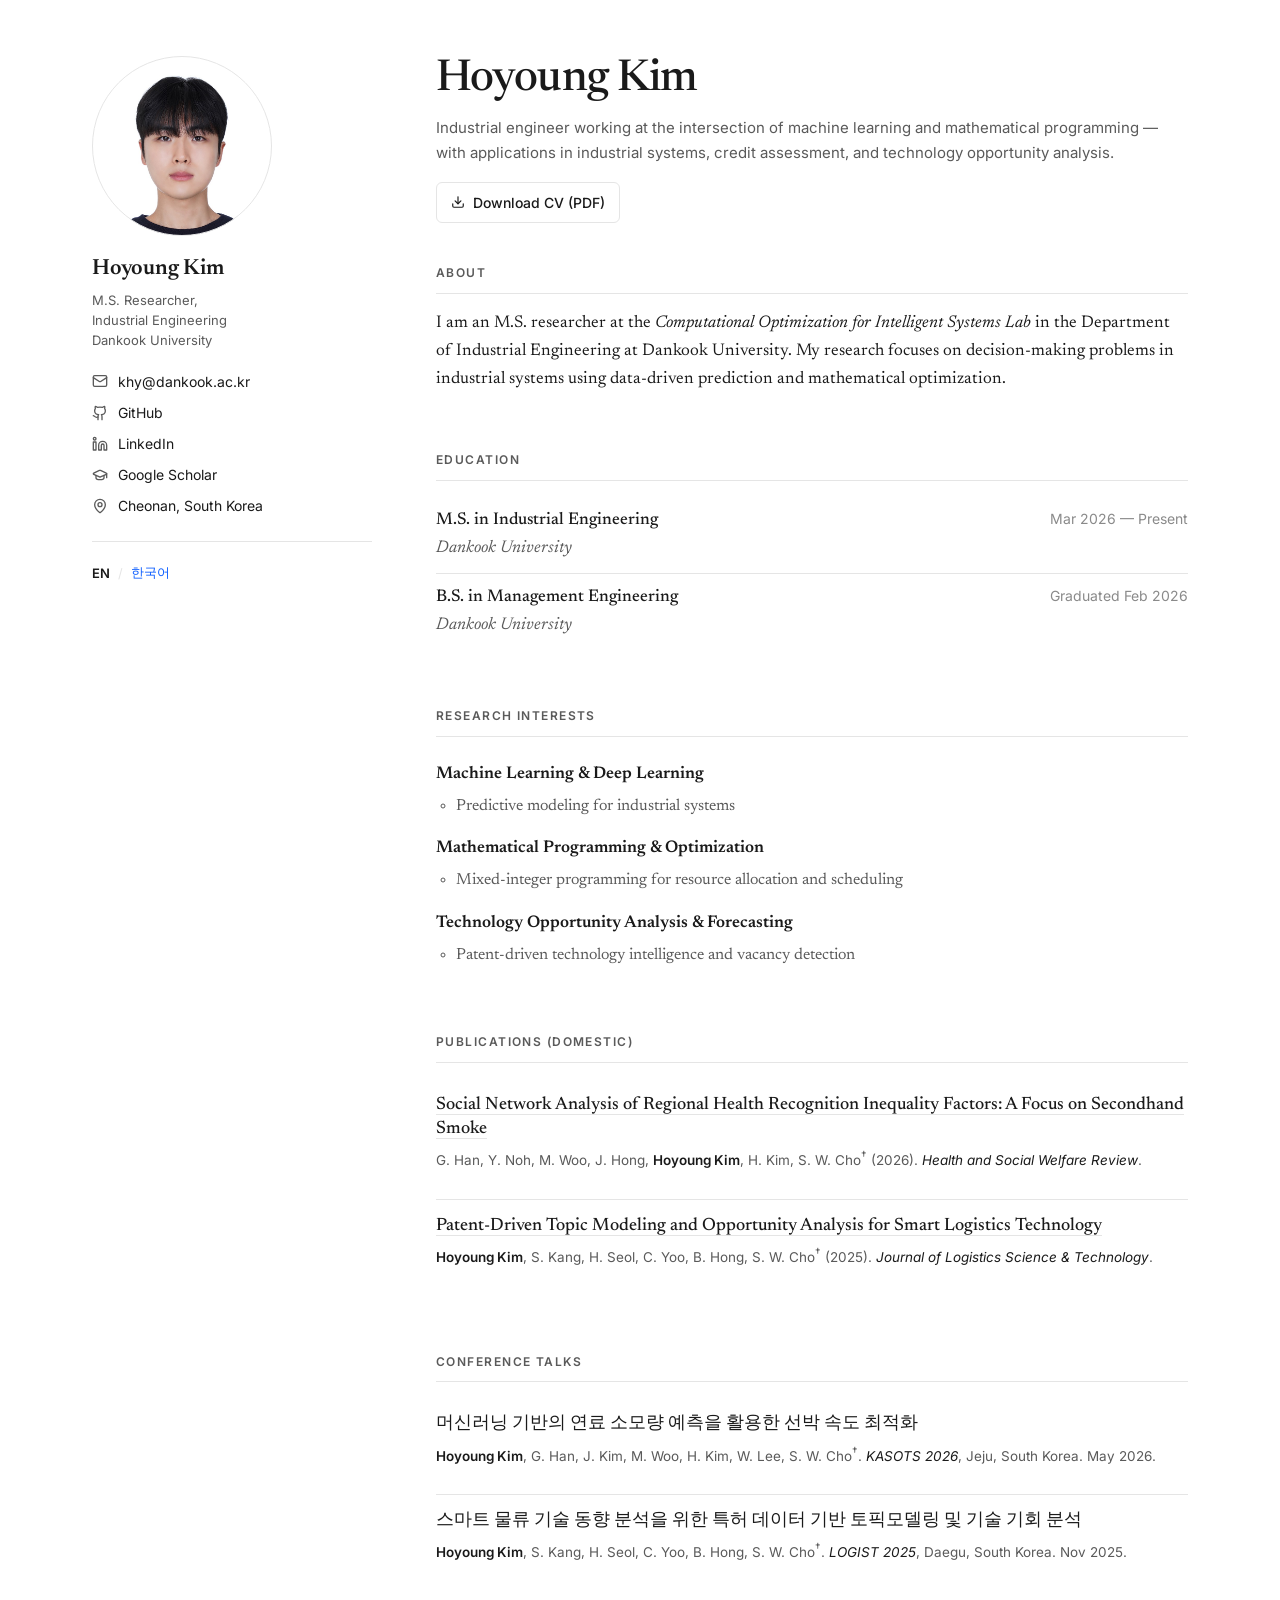
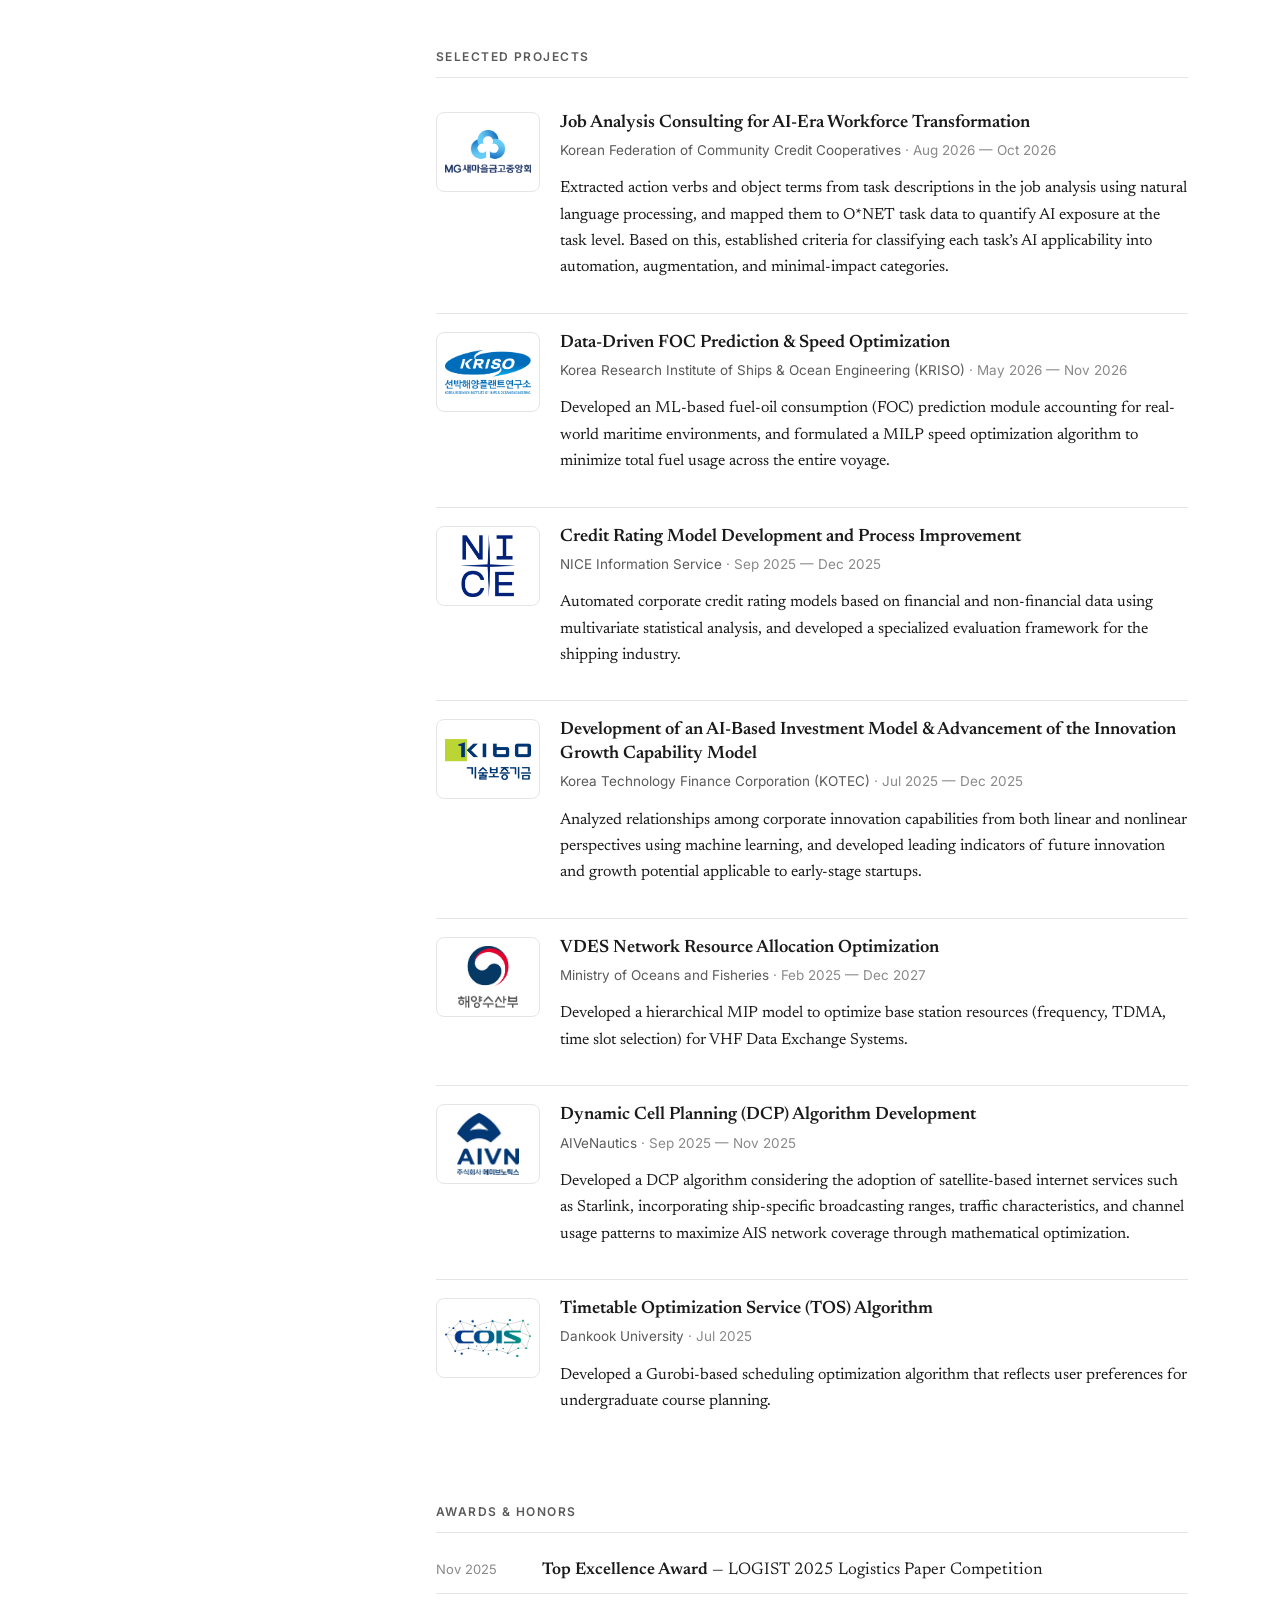
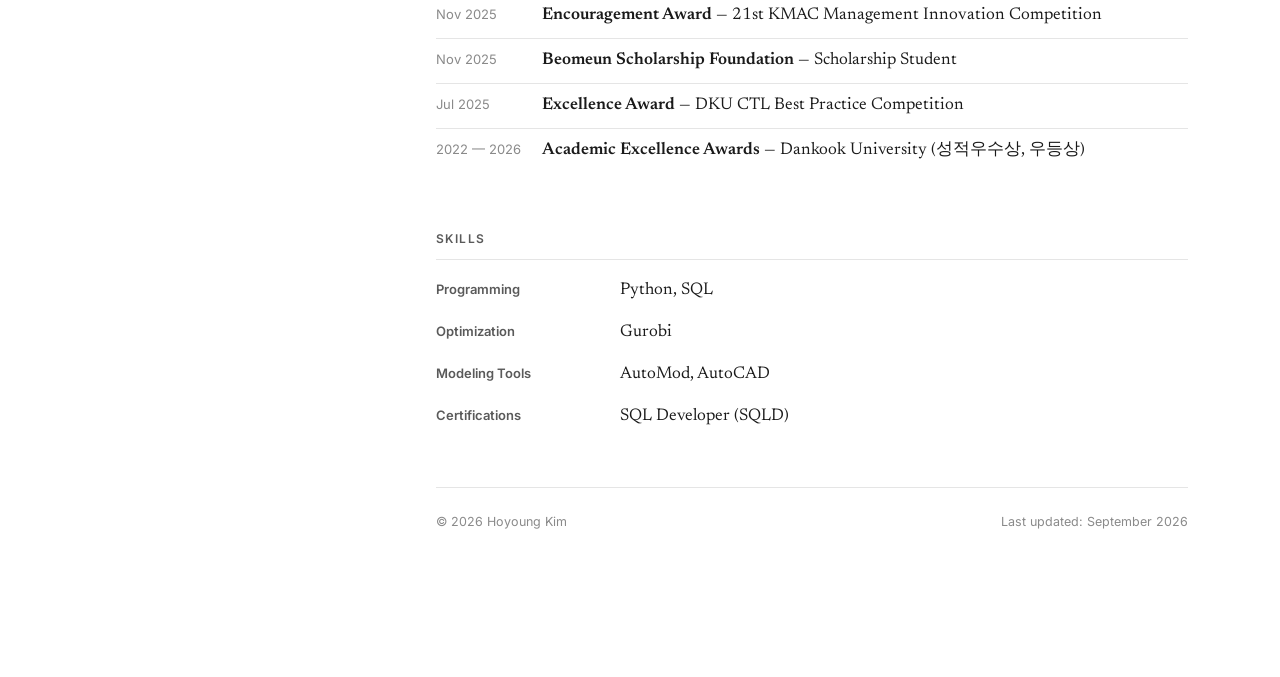
==== commit a1d1c41d: "Correct the stale CV filename in a comment The comment still pointed at files/cv-hoyoungkim.pdf, a n" ====
--- a/cv/index.html
+++ b/cv/index.html
@@ -124,7 +124,7 @@
               mathematical programming — with applications in industrial systems,
               credit assessment, and technology opportunity analysis.
             </p>
-            <!-- 실제 CV PDF 를 files/cv-hoyoungkim.pdf 로 넣어주세요 -->
+            <!-- CV PDF: files/CV_Hoyoung_Kim.pdf (국문 페이지와 공유) -->
             <a class="cv-download" href="files/CV_Hoyoung_Kim.pdf" download>
               <svg class="icon" viewBox="0 0 24 24" fill="none" stroke="currentColor" stroke-width="2" stroke-linecap="round" stroke-linejoin="round">
                 <path d="M21 15v4a2 2 0 0 1-2 2H5a2 2 0 0 1-2-2v-4"/>
--- a/cv/style.css
+++ b/cv/style.css
@@ -372,7 +372,7 @@
 }
 .proj-item {
   display: grid;
-  grid-template-columns: 72px 1fr;
+  grid-template-columns: 104px 1fr;
   gap: 20px;
   align-items: start;
   padding: 18px 0;
@@ -386,12 +386,15 @@
    - 실제 로고 이미지를 logos/ 폴더에 넣으면 <img>로 대체됨
    - 로고가 없을 때는 기관명 이니셜을 보여주는 자리표시 */
 .proj-logo {
-  width: 72px;
-  height: 72px;
+  /* 가로형 로고(kriso, kibo, cois-lab 등)와 정사각형 로고(nice, mof 등)가
+     비슷한 크기로 보이도록 가로로 넓은 박스를 씁니다. 정사각형 박스에서는
+     가로형 로고가 폭에 맞춰 축소되면서 높이가 절반 이하로 줄어듭니다. */
+  width: 104px;
+  height: 80px;
   display: flex;
   align-items: center;
   justify-content: center;
-  background: var(--surface);
+  background: #ffffff;
   border: 1px solid var(--line);
   border-radius: 8px;
   overflow: hidden;
@@ -400,6 +403,7 @@
 .proj-logo img {
   width: 100%;
   height: 100%;
+  /* contain: 비율을 유지한 채 박스 안에 전부 들어가므로 절대 잘리지 않음 */
   object-fit: contain;
   padding: 8px;
 }
@@ -478,6 +482,16 @@
   align-items: baseline;
 }
 @media (max-width: 600px) {
+  /* 좁은 화면에서는 로고 칸을 줄여 본문 폭을 확보 */
+  .proj-item {
+    grid-template-columns: 84px 1fr;
+    gap: 14px;
+  }
+  .proj-logo {
+    width: 84px;
+    height: 64px;
+  }
+
   .skills-grid {
     grid-template-columns: 1fr;
     gap: 2px 0;
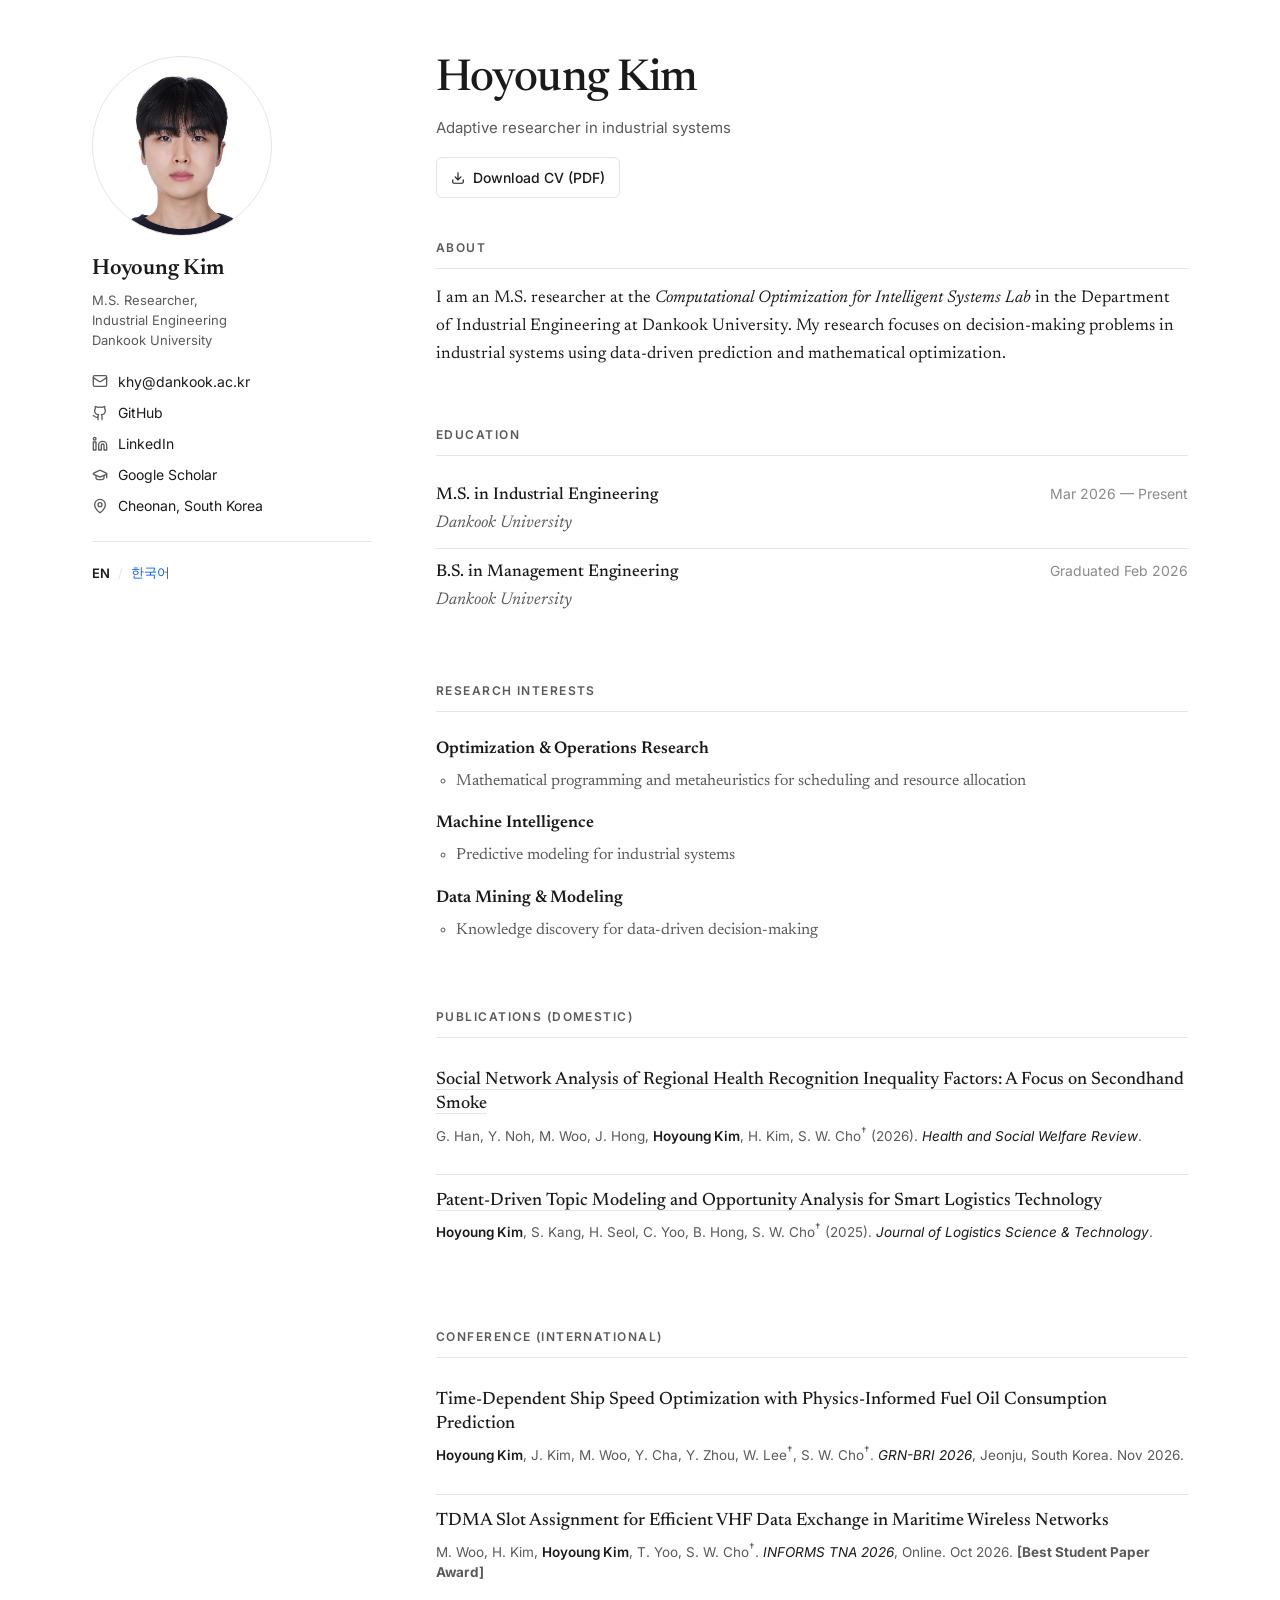
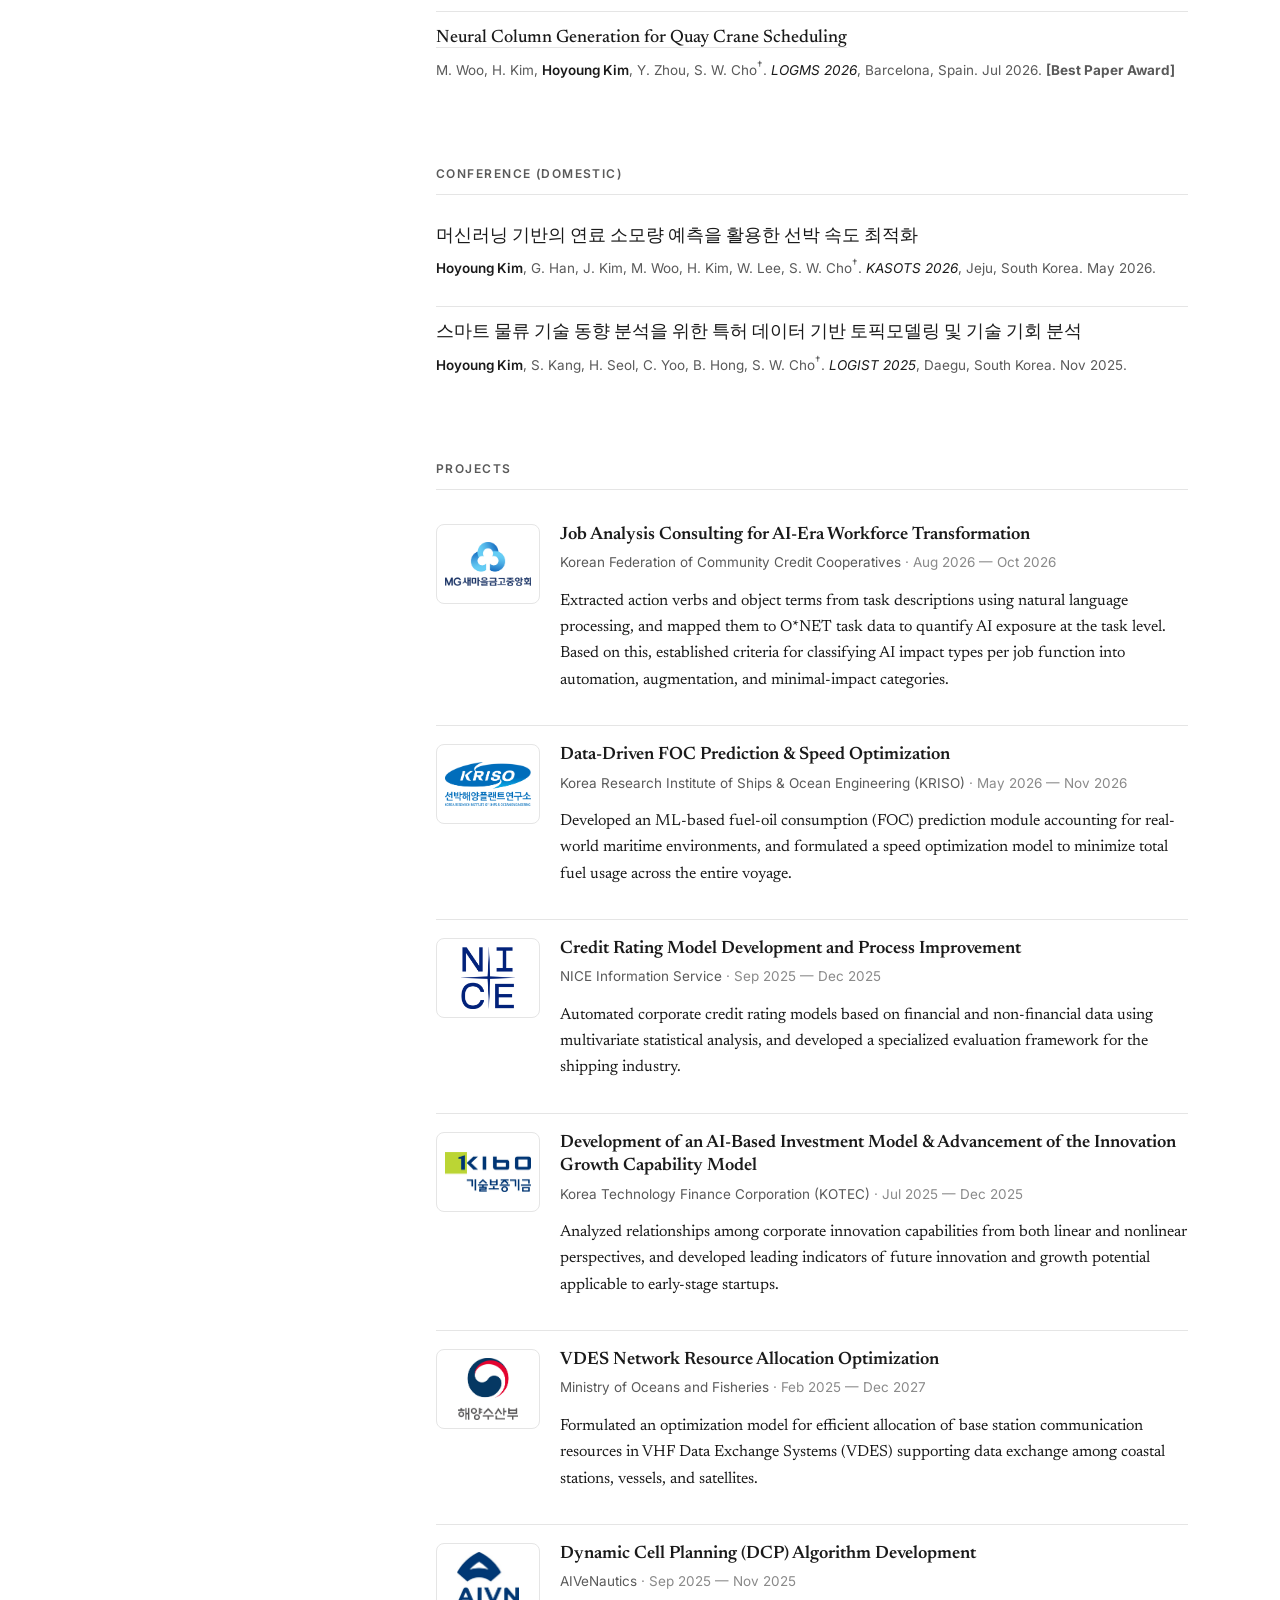
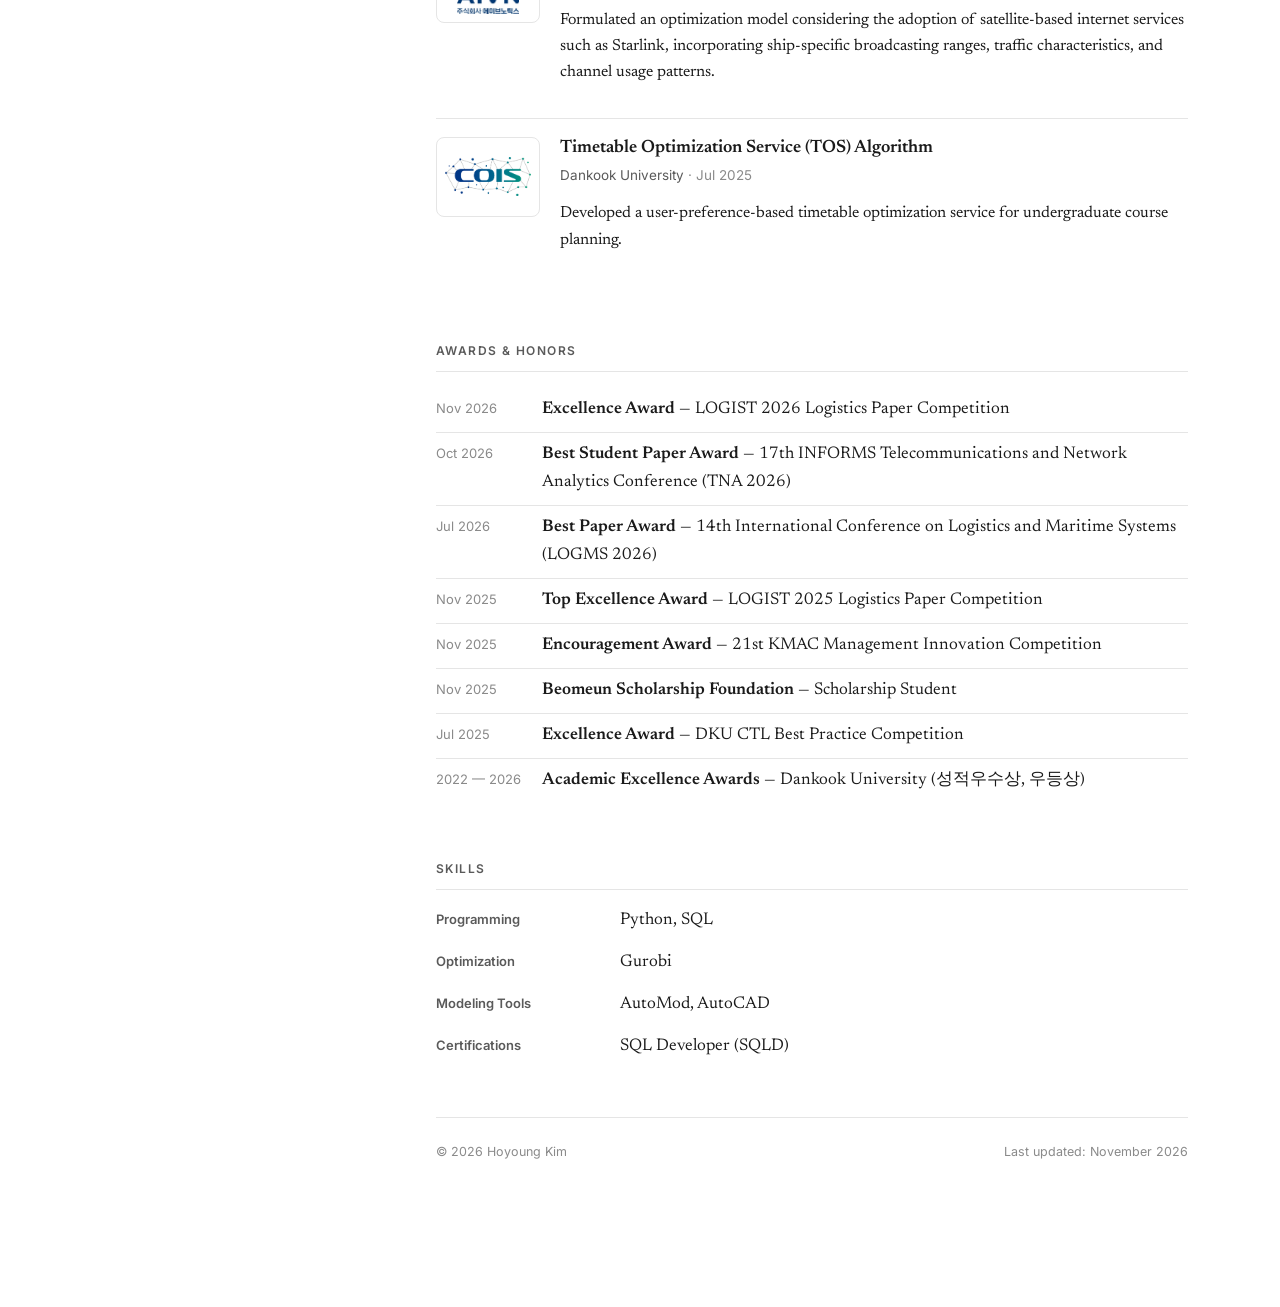
==== commit b7b67420: "update content and make pdf css style (261106)" ====
--- a/cv/index.html
+++ b/cv/index.html
@@ -22,6 +22,7 @@
     />
 
     <link rel="stylesheet" href="style.css" />
+    <link rel="stylesheet" href="style-print.css" media="print" />
 <link rel="alternate" hreflang="en" href="index.html" />
 <link rel="alternate" hreflang="ko" href="index_kr.html" />
   </head>
@@ -68,6 +69,13 @@
               </svg>
               <a href="mailto:khy@dankook.ac.kr">khy@dankook.ac.kr</a>
             </li>
+            <li class="phone-only">
+              <!-- Phone icon (lucide) -->
+              <svg class="icon" viewBox="0 0 24 24" fill="none" stroke="currentColor" stroke-width="2" stroke-linecap="round" stroke-linejoin="round">
+                <path d="M22 16.92v3a2 2 0 0 1-2.18 2 19.79 19.79 0 0 1-8.63-3.07 19.5 19.5 0 0 1-6-6 19.79 19.79 0 0 1-3.07-8.67A2 2 0 0 1 4.11 2h3a2 2 0 0 1 2 1.72 12.84 12.84 0 0 0 .7 2.81 2 2 0 0 1-.45 2.11L8.09 9.91a16 16 0 0 0 6 6l1.27-1.27a2 2 0 0 1 2.11-.45 12.84 12.84 0 0 0 2.81.7A2 2 0 0 1 22 16.92z"/>
+              </svg>
+              <span style="color: var(--fg);">010-XXXX-XXXX</span>
+            </li>
             <li>
               <!-- GitHub icon -->
               <svg class="icon" viewBox="0 0 24 24" fill="none" stroke="currentColor" stroke-width="2" stroke-linecap="round" stroke-linejoin="round">
@@ -120,9 +128,7 @@
           <header class="content-header">
             <h1>Hoyoung Kim</h1>
             <p class="tagline">
-              Industrial engineer working at the intersection of machine learning and
-              mathematical programming — with applications in industrial systems,
-              credit assessment, and technology opportunity analysis.
+              Adaptive researcher in industrial systems
             </p>
             <!-- CV PDF: files/CV_Hoyoung_Kim.pdf (국문 페이지와 공유) -->
             <a class="cv-download" href="files/CV_Hoyoung_Kim.pdf" download>
@@ -173,21 +179,21 @@
             <h2>Research Interests</h2>
             <ul class="interest-list">
               <li>
-                <strong>Machine Learning &amp; Deep Learning</strong>
+                <strong>Optimization &amp; Operations Research</strong>
+                <ul>
+                  <li>Mathematical programming and metaheuristics for scheduling and resource allocation</li>
+                </ul>
+              </li>
+              <li>
+                <strong>Machine Intelligence</strong>
                 <ul>
                   <li>Predictive modeling for industrial systems</li>
                 </ul>
               </li>
               <li>
-                <strong>Mathematical Programming &amp; Optimization</strong>
+                <strong>Data Mining &amp; Modeling</strong>
                 <ul>
-                  <li>Mixed-integer programming for resource allocation and scheduling</li>
-                </ul>
-              </li>
-              <li>
-                <strong>Technology Opportunity Analysis &amp; Forecasting</strong>
-                <ul>
-                  <li>Patent-driven technology intelligence and vacancy detection</li>
+                  <li>Knowledge discovery for data-driven decision-making</li>
                 </ul>
               </li>
             </ul>
@@ -222,9 +228,50 @@
             </ul>
           </section>
 
-          <!-- Talks -->
-          <section id="talks">
-            <h2>Conference Talks</h2>
+          <!-- Conference (International) -->
+          <section id="conf-intl">
+            <h2>Conference (International)</h2>
+            <ul class="talk-list">
+              <li class="talk-item">
+                <h3 class="talk-title">
+                  Time-Dependent Ship Speed Optimization with Physics-Informed Fuel Oil Consumption Prediction
+                </h3>
+                <p class="talk-meta">
+                  <span class="self" style="color: var(--fg); font-weight: 600;">Hoyoung Kim</span>,
+                  J. Kim, M. Woo, Y. Cha, Y. Zhou, W. Lee<sup>&dagger;</sup>, S. W. Cho<sup>&dagger;</sup>.
+                  <em>GRN-BRI 2026</em>, Jeonju, South Korea. Nov 2026.
+                </p>
+              </li>
+              <li class="talk-item">
+                <h3 class="talk-title">
+                  TDMA Slot Assignment for Efficient VHF Data Exchange in Maritime Wireless Networks
+                </h3>
+                <p class="talk-meta">
+                  M. Woo, H. Kim,
+                  <span class="self" style="color: var(--fg); font-weight: 600;">Hoyoung Kim</span>,
+                  T. Yoo, S. W. Cho<sup>&dagger;</sup>.
+                  <em>INFORMS TNA 2026</em>, Online. Oct 2026.
+                  <strong>[Best Student Paper Award]</strong>
+                </p>
+              </li>
+              <li class="talk-item">
+                <h3 class="talk-title">
+                  <a href="https://link.springer.com/chapter/10.1007/978-3-032-30795-8_3" target="_blank" rel="noopener">Neural Column Generation for Quay Crane Scheduling</a>
+                </h3>
+                <p class="talk-meta">
+                  M. Woo, H. Kim,
+                  <span class="self" style="color: var(--fg); font-weight: 600;">Hoyoung Kim</span>,
+                  Y. Zhou, S. W. Cho<sup>&dagger;</sup>.
+                  <em>LOGMS 2026</em>, Barcelona, Spain. Jul 2026.
+                  <strong>[Best Paper Award]</strong>
+                </p>
+              </li>
+            </ul>
+          </section>
+
+          <!-- Conference (Domestic) -->
+          <section id="conf-domestic">
+            <h2>Conference (Domestic)</h2>
             <ul class="talk-list">
               <li class="talk-item">
                 <h3 class="talk-title">
@@ -251,7 +298,7 @@
 
           <!-- Selected Projects -->
           <section id="projects">
-            <h2>Selected Projects</h2>
+            <h2>Projects</h2>
             <ul class="proj-list">
               <!-- Project 1: KFCC (MG Community Credit Cooperatives) -->
               <li class="proj-item">
@@ -270,11 +317,10 @@
                     <span class="period">· Aug 2026 — Oct 2026</span>
                   </p>
                   <p class="proj-summary">
-                    Extracted action verbs and object terms from task descriptions in the job analysis
+                    Extracted action verbs and object terms from task descriptions
                     using natural language processing, and mapped them to O*NET task data to quantify
-                    AI exposure at the task level. Based on this, established criteria for classifying
-                    each task&rsquo;s AI applicability into automation, augmentation, and minimal-impact
-                    categories.
+                    AI exposure at the task level. Based on this, established criteria for classifying AI impact types
+                    per job function into automation, augmentation, and minimal-impact categories.
                   </p>
                 </div>
               </li>
@@ -298,8 +344,8 @@
                   </p>
                   <p class="proj-summary">
                     Developed an ML-based fuel-oil consumption (FOC) prediction module accounting
-                    for real-world maritime environments, and formulated a MILP speed optimization
-                    algorithm to minimize total fuel usage across the entire voyage.
+                    for real-world maritime environments, and formulated a speed optimization
+                    model to minimize total fuel usage across the entire voyage.
                   </p>
                 </div>
               </li>
@@ -346,7 +392,7 @@
                   </p>
                   <p class="proj-summary">
                     Analyzed relationships among corporate innovation capabilities from both linear
-                    and nonlinear perspectives using machine learning, and developed leading indicators
+                    and nonlinear perspectives, and developed leading indicators
                     of future innovation and growth potential applicable to early-stage startups.
                   </p>
                 </div>
@@ -369,8 +415,9 @@
                     <span class="period">· Feb 2025 — Dec 2027</span>
                   </p>
                   <p class="proj-summary">
-                    Developed a hierarchical MIP model to optimize base station resources
-                    (frequency, TDMA, time slot selection) for VHF Data Exchange Systems.
+                    Formulated an optimization model for efficient allocation of base station
+                    communication resources in VHF Data Exchange Systems (VDES) supporting
+                    data exchange among coastal stations, vessels, and satellites.
                   </p>
                 </div>
               </li>
@@ -392,10 +439,9 @@
                     <span class="period">· Sep 2025 — Nov 2025</span>
                   </p>
                   <p class="proj-summary">
-                    Developed a DCP algorithm considering the adoption of satellite-based
+                    Formulated an optimization model considering the adoption of satellite-based
                     internet services such as Starlink, incorporating ship-specific broadcasting ranges,
-                    traffic characteristics, and channel usage patterns to maximize AIS network coverage
-                    through mathematical optimization.
+                    traffic characteristics, and channel usage patterns.
                   </p>
                 </div>
               </li>
@@ -417,8 +463,8 @@
                     <span class="period">· Jul 2025</span>
                   </p>
                   <p class="proj-summary">
-                    Developed a Gurobi-based scheduling optimization algorithm that
-                    reflects user preferences for undergraduate course planning.
+                    Developed a user-preference-based timetable optimization service
+                    for undergraduate course planning.
                   </p>
                 </div>
               </li>
@@ -429,6 +475,24 @@
           <section id="awards">
             <h2>Awards &amp; Honors</h2>
             <ul class="award-list">
+              <li>
+                <div class="award-date">Nov 2026</div>
+                <div class="award-desc">
+                  <strong>Excellence Award</strong> — LOGIST 2026 Logistics Paper Competition
+                </div>
+              </li>
+              <li>
+                <div class="award-date">Oct 2026</div>
+                <div class="award-desc">
+                  <strong>Best Student Paper Award</strong> — 17th INFORMS Telecommunications and Network Analytics Conference (TNA 2026)
+                </div>
+              </li>
+              <li>
+                <div class="award-date">Jul 2026</div>
+                <div class="award-desc">
+                  <strong>Best Paper Award</strong> — 14th International Conference on Logistics and Maritime Systems (LOGMS 2026)
+                </div>
+              </li>
               <li>
                 <div class="award-date">Nov 2025</div>
                 <div class="award-desc">
@@ -482,7 +546,7 @@
 
           <footer>
             <span>© 2026 Hoyoung Kim</span>
-            <span>Last updated: September 2026</span>
+            <span>Last updated: November 2026</span>
           </footer>
         </main>
       </div>
--- a/cv/style.css
+++ b/cv/style.css
@@ -168,6 +168,9 @@
 .contact-list a:hover {
   color: var(--accent);
 }
+.contact-list .phone-only {
+  display: none;
+}
 
 /* ============================================================
    메인 콘텐츠
--- a/cv/style-print.css
+++ b/cv/style-print.css
@@ -0,0 +1,277 @@
+/* ============================================================
+   style-print.css
+   브라우저 인쇄(Ctrl+P → PDF 저장) 시에만 적용되는 스타일
+   <link rel="stylesheet" href="style-print.css" media="print" />
+   ============================================================ */
+
+@page {
+  size: A4;
+  margin: 14mm 16mm;
+}
+
+body {
+  font-size: 13px;
+  line-height: 1.55;
+  color: #000;
+  background: #fff;
+}
+
+a {
+  color: #000;
+  border-bottom: none;
+  text-decoration: none;
+}
+
+/* ============================================================
+   레이아웃: 2컬럼 → 1컬럼
+   ============================================================ */
+.page {
+  max-width: 100%;
+  padding: 0;
+}
+
+.layout {
+  display: block;
+  padding: 0;
+}
+
+/* ============================================================
+   사이드바 → 상단 헤더
+   ============================================================ */
+.sidebar {
+  position: static;
+  display: grid;
+  grid-template-columns: auto 1fr;
+  grid-template-rows: auto auto auto;
+  gap: 2px 16px;
+  padding-bottom: 14px;
+  margin-bottom: 16px;
+  border-bottom: 2px solid #000;
+}
+
+.profile-photo {
+  grid-row: 1 / 4;
+  width: 80px;
+  height: 80px;
+  margin-bottom: 0;
+  border: 1px solid #ccc;
+}
+
+.profile-name {
+  font-size: 20px !important;
+  margin: 0 !important;
+  align-self: end;
+}
+
+.profile-name-en {
+  font-size: 12px;
+  margin: 0;
+}
+
+.profile-affiliation {
+  font-size: 12px;
+  margin: 0;
+  color: #333;
+}
+
+/* 전화번호 인쇄 시 표시 */
+.contact-list .phone-only {
+  display: flex !important;
+}
+
+/* 연락처 가로 배치 */
+.contact-list {
+  grid-column: 1 / -1;
+  display: flex;
+  flex-wrap: wrap;
+  gap: 4px 14px;
+  margin-top: 8px;
+  font-size: 11px;
+}
+
+.contact-list li {
+  margin: 0;
+  gap: 5px;
+}
+
+.contact-list .icon {
+  width: 12px;
+  height: 12px;
+}
+
+/* GitHub(3), LinkedIn(4), Google Scholar(5) 숨김 */
+.contact-list li:nth-child(3),
+.contact-list li:nth-child(4),
+.contact-list li:nth-child(5) {
+  display: none;
+}
+
+/* 인쇄 시 숨길 요소 */
+.lang-switch,
+.cv-download {
+  display: none !important;
+}
+
+/* ============================================================
+   메인 콘텐츠 헤더 숨김 (사이드바 헤더와 중복)
+   ============================================================ */
+.content-header {
+  display: none !important;
+}
+
+/* ============================================================
+   메인 콘텐츠
+   ============================================================ */
+.content > section {
+  margin-bottom: 18px;
+}
+
+.content h2 {
+  font-size: 11px;
+  margin-bottom: 8px;
+  padding-bottom: 5px;
+  color: #000;
+}
+
+.content p {
+  margin-bottom: 8px;
+}
+
+/* ============================================================
+   Education
+   ============================================================ */
+.edu-list li {
+  padding: 5px 0;
+}
+
+.edu-list .edu-degree {
+  font-size: 13px;
+}
+
+.edu-list .edu-inst {
+  font-size: 12px;
+}
+
+.edu-list .edu-year {
+  font-size: 12px;
+}
+
+/* ============================================================
+   Research Interests
+   ============================================================ */
+.interest-list > li {
+  padding: 4px 0;
+  font-size: 13px;
+}
+
+.interest-list ul {
+  font-size: 12px;
+  margin-top: 2px;
+}
+
+/* ============================================================
+   Publications / Conference
+   ============================================================ */
+.pub-item,
+.talk-item {
+  padding: 8px 0;
+}
+
+.pub-title,
+.talk-title {
+  font-size: 13px;
+  margin-bottom: 3px;
+}
+
+.pub-meta,
+.talk-meta {
+  font-size: 11px;
+}
+
+/* ============================================================
+   Projects
+   ============================================================ */
+.proj-item {
+  grid-template-columns: 72px 1fr;
+  gap: 12px;
+  padding: 10px 0;
+}
+
+.proj-logo {
+  width: 72px;
+  height: 54px;
+}
+
+.proj-logo img {
+  padding: 5px;
+}
+
+.proj-title {
+  font-size: 13px;
+  margin-bottom: 3px;
+}
+
+.proj-org {
+  font-size: 11px;
+  margin-bottom: 5px;
+}
+
+.proj-summary {
+  font-size: 12px;
+}
+
+/* ============================================================
+   Awards
+   ============================================================ */
+.award-list li {
+  padding: 5px 0;
+}
+
+.award-date {
+  font-size: 11px;
+  min-width: 70px;
+}
+
+.award-desc {
+  font-size: 13px;
+}
+
+/* ============================================================
+   Skills
+   ============================================================ */
+.skills-grid {
+  grid-template-columns: 110px 1fr;
+  gap: 6px 20px;
+}
+
+.skills-grid dt {
+  font-size: 11px;
+}
+
+.skills-grid dd {
+  font-size: 13px;
+}
+
+/* ============================================================
+   Footer
+   ============================================================ */
+footer {
+  display: none !important;
+}
+
+/* ============================================================
+   페이지 잘림 방지
+   ============================================================ */
+section {
+  break-inside: avoid;
+  page-break-inside: avoid;
+}
+
+.proj-item,
+.pub-item,
+.talk-item,
+.award-list li,
+.edu-list li {
+  break-inside: avoid;
+  page-break-inside: avoid;
+}
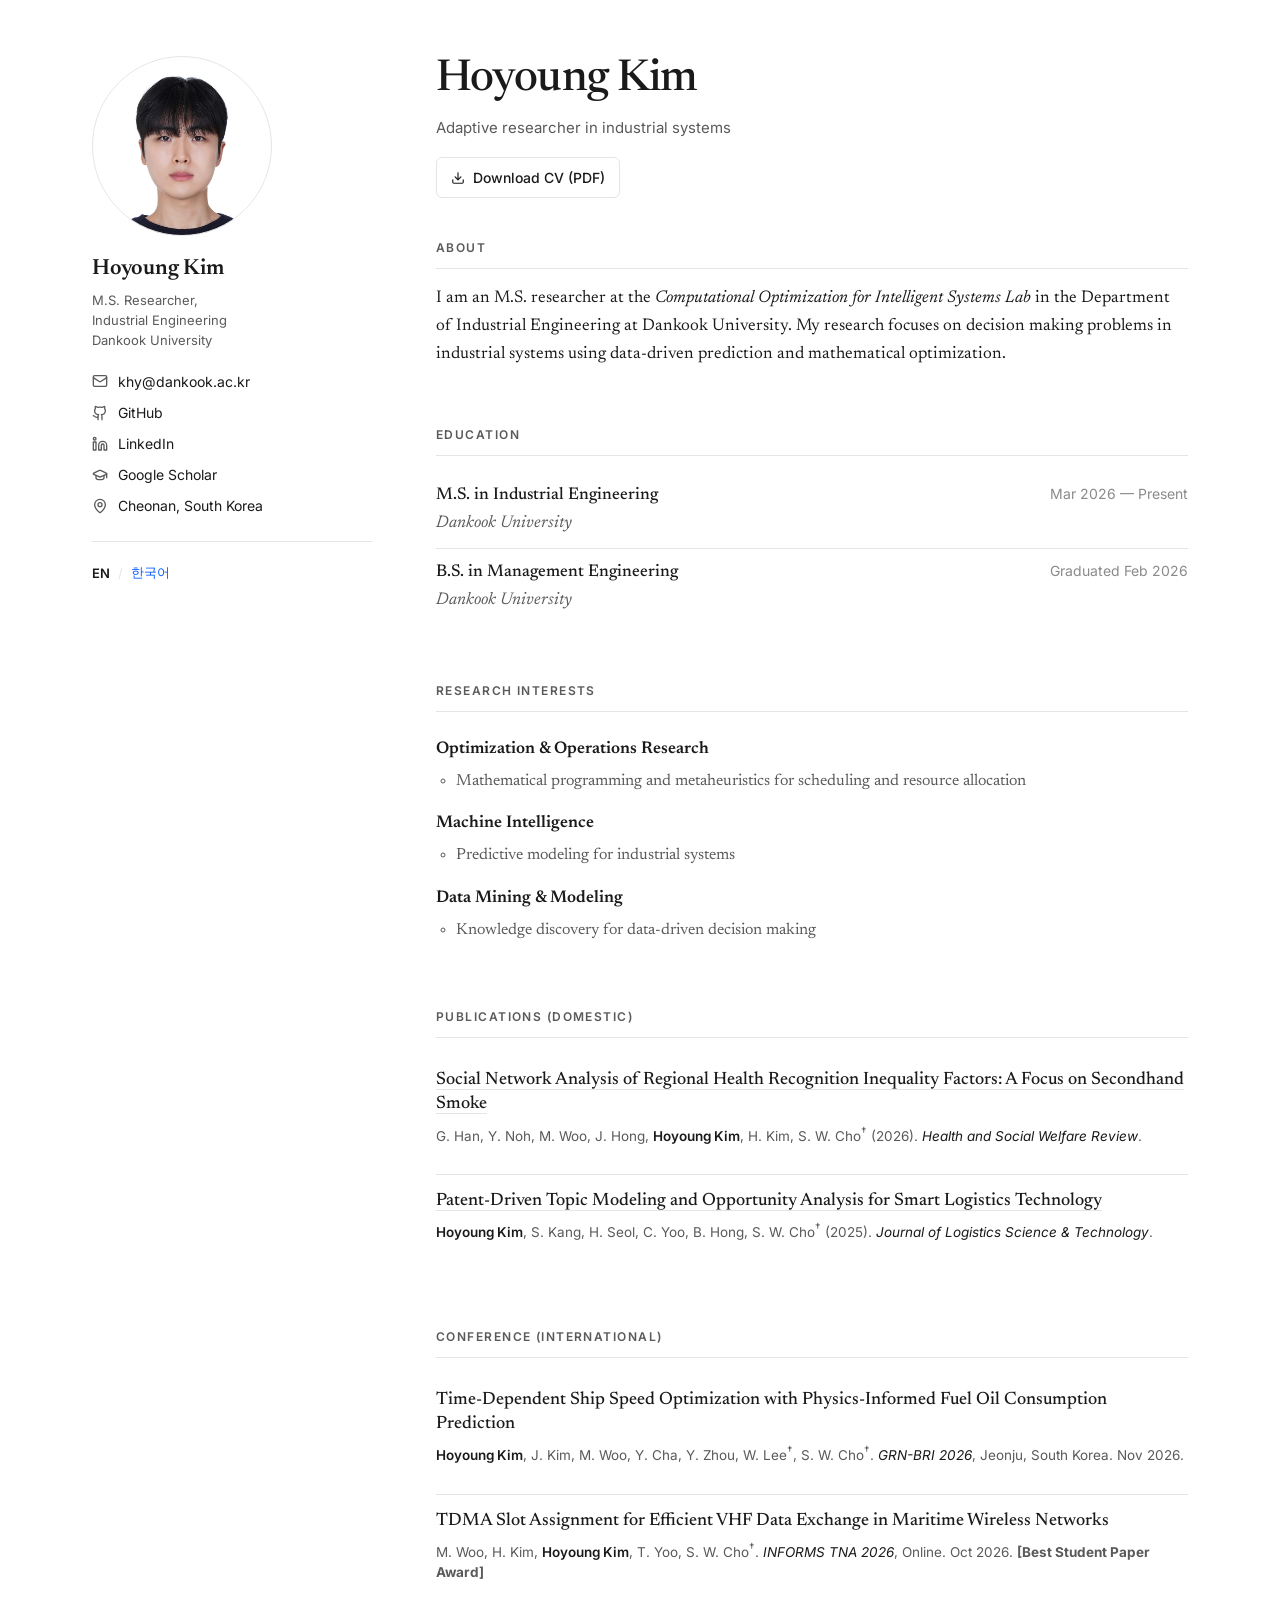
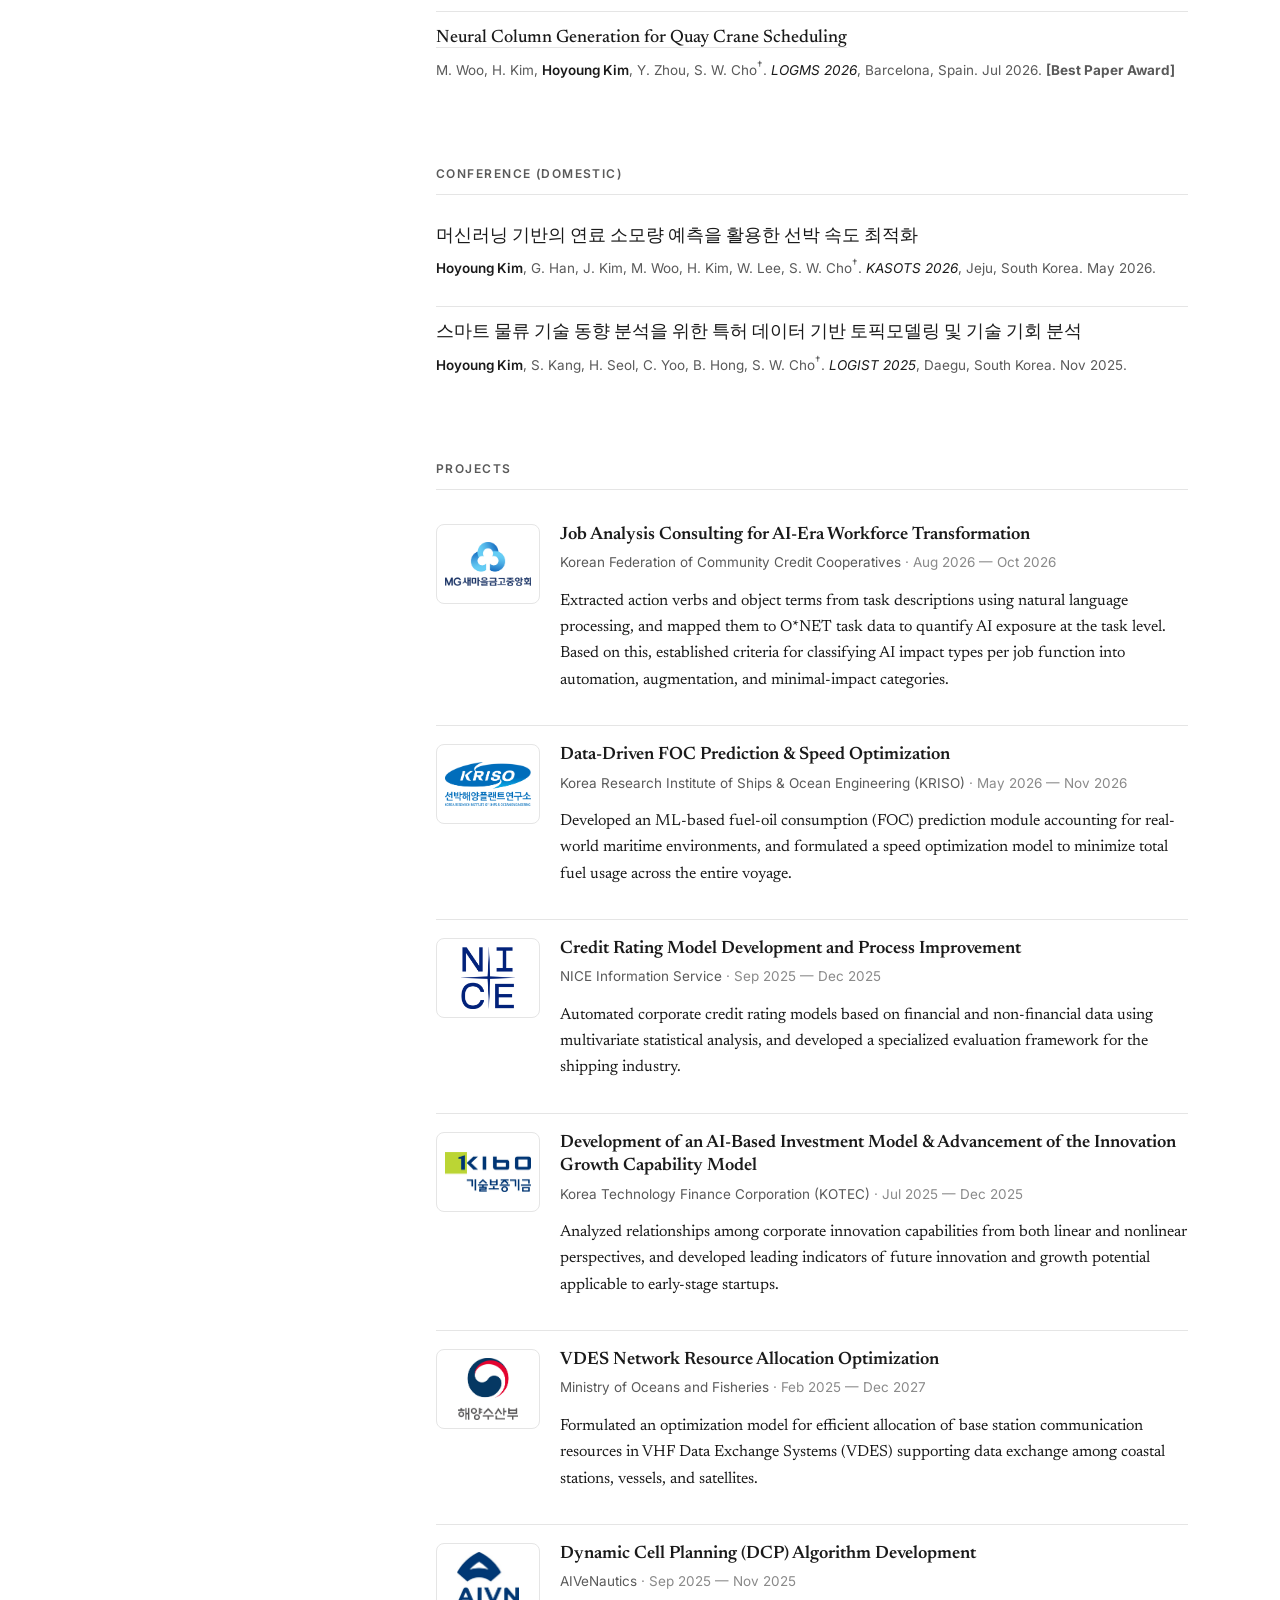
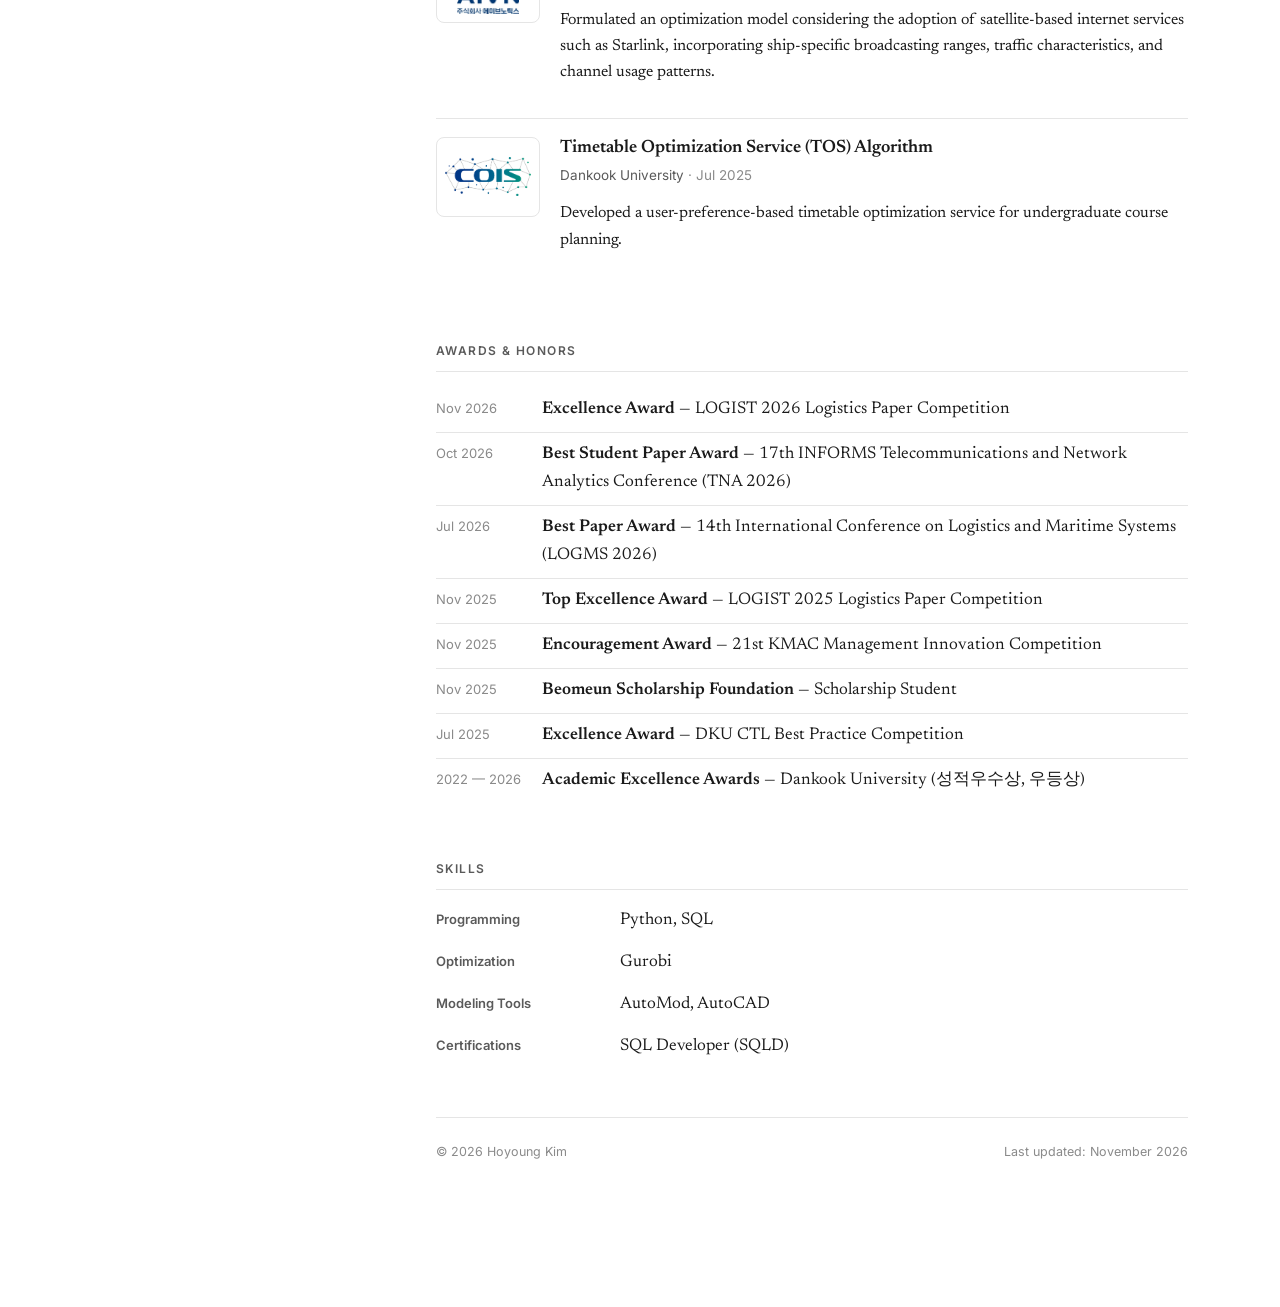
==== commit bfe1a454: "update EN font for KR version" ====
--- a/cv/index.html
+++ b/cv/index.html
@@ -148,7 +148,7 @@
               I am an M.S. researcher at the
               <em>Computational Optimization for Intelligent Systems Lab</em>
               in the Department of Industrial Engineering at Dankook University.
-              My research focuses on decision-making problems in industrial systems 
+              My research focuses on decision making problems in industrial systems 
               using data-driven prediction and mathematical optimization.
             </p>
           </section>
@@ -193,7 +193,7 @@
               <li>
                 <strong>Data Mining &amp; Modeling</strong>
                 <ul>
-                  <li>Knowledge discovery for data-driven decision-making</li>
+                  <li>Knowledge discovery for data-driven decision making</li>
                 </ul>
               </li>
             </ul>
--- a/cv/style.css
+++ b/cv/style.css
@@ -533,8 +533,8 @@
    - 국문 이름 아래 영문 병기 요소
    ============================================================ */
 html[lang='ko'] {
-  --font-serif: 'Noto Serif KR', Georgia, serif;
-  --font-sans: 'Noto Sans KR', -apple-system, BlinkMacSystemFont, sans-serif;
+  --font-serif: 'Newsreader', 'Noto Serif KR', Georgia, serif;
+  --font-sans: 'Inter', 'Noto Sans KR', -apple-system, BlinkMacSystemFont, sans-serif;
   --max-content: 1120px;
 }
 
--- a/cv/style-print.css
+++ b/cv/style-print.css
@@ -37,11 +37,12 @@
 
 /* ============================================================
    사이드바 → 상단 헤더
+   좌: 사진 + 이름 + 소속  /  우: 연락처 세로 배치
    ============================================================ */
 .sidebar {
   position: static;
   display: grid;
-  grid-template-columns: auto 1fr;
+  grid-template-columns: auto 1fr 200px;
   grid-template-rows: auto auto auto;
   gap: 2px 16px;
   padding-bottom: 14px;
@@ -51,6 +52,7 @@
 
 .profile-photo {
   grid-row: 1 / 4;
+  grid-column: 1;
   width: 80px;
   height: 80px;
   margin-bottom: 0;
@@ -58,17 +60,20 @@
 }
 
 .profile-name {
+  grid-column: 2;
   font-size: 20px !important;
   margin: 0 !important;
   align-self: end;
 }
 
 .profile-name-en {
+  grid-column: 2;
   font-size: 12px;
   margin: 0;
 }
 
 .profile-affiliation {
+  grid-column: 2;
   font-size: 12px;
   margin: 0;
   color: #333;
@@ -79,13 +84,15 @@
   display: flex !important;
 }
 
-/* 연락처 가로 배치 */
+/* 연락처: 오른쪽 칼럼에 세로 배치, 칼럼 안에서 왼쪽 정렬 */
 .contact-list {
-  grid-column: 1 / -1;
+  grid-column: 3;
+  grid-row: 1 / 4;
   display: flex;
-  flex-wrap: wrap;
-  gap: 4px 14px;
-  margin-top: 8px;
+  flex-direction: column;
+  justify-content: center;
+  gap: 6px;
+  margin-top: 0;
   font-size: 11px;
 }
 
